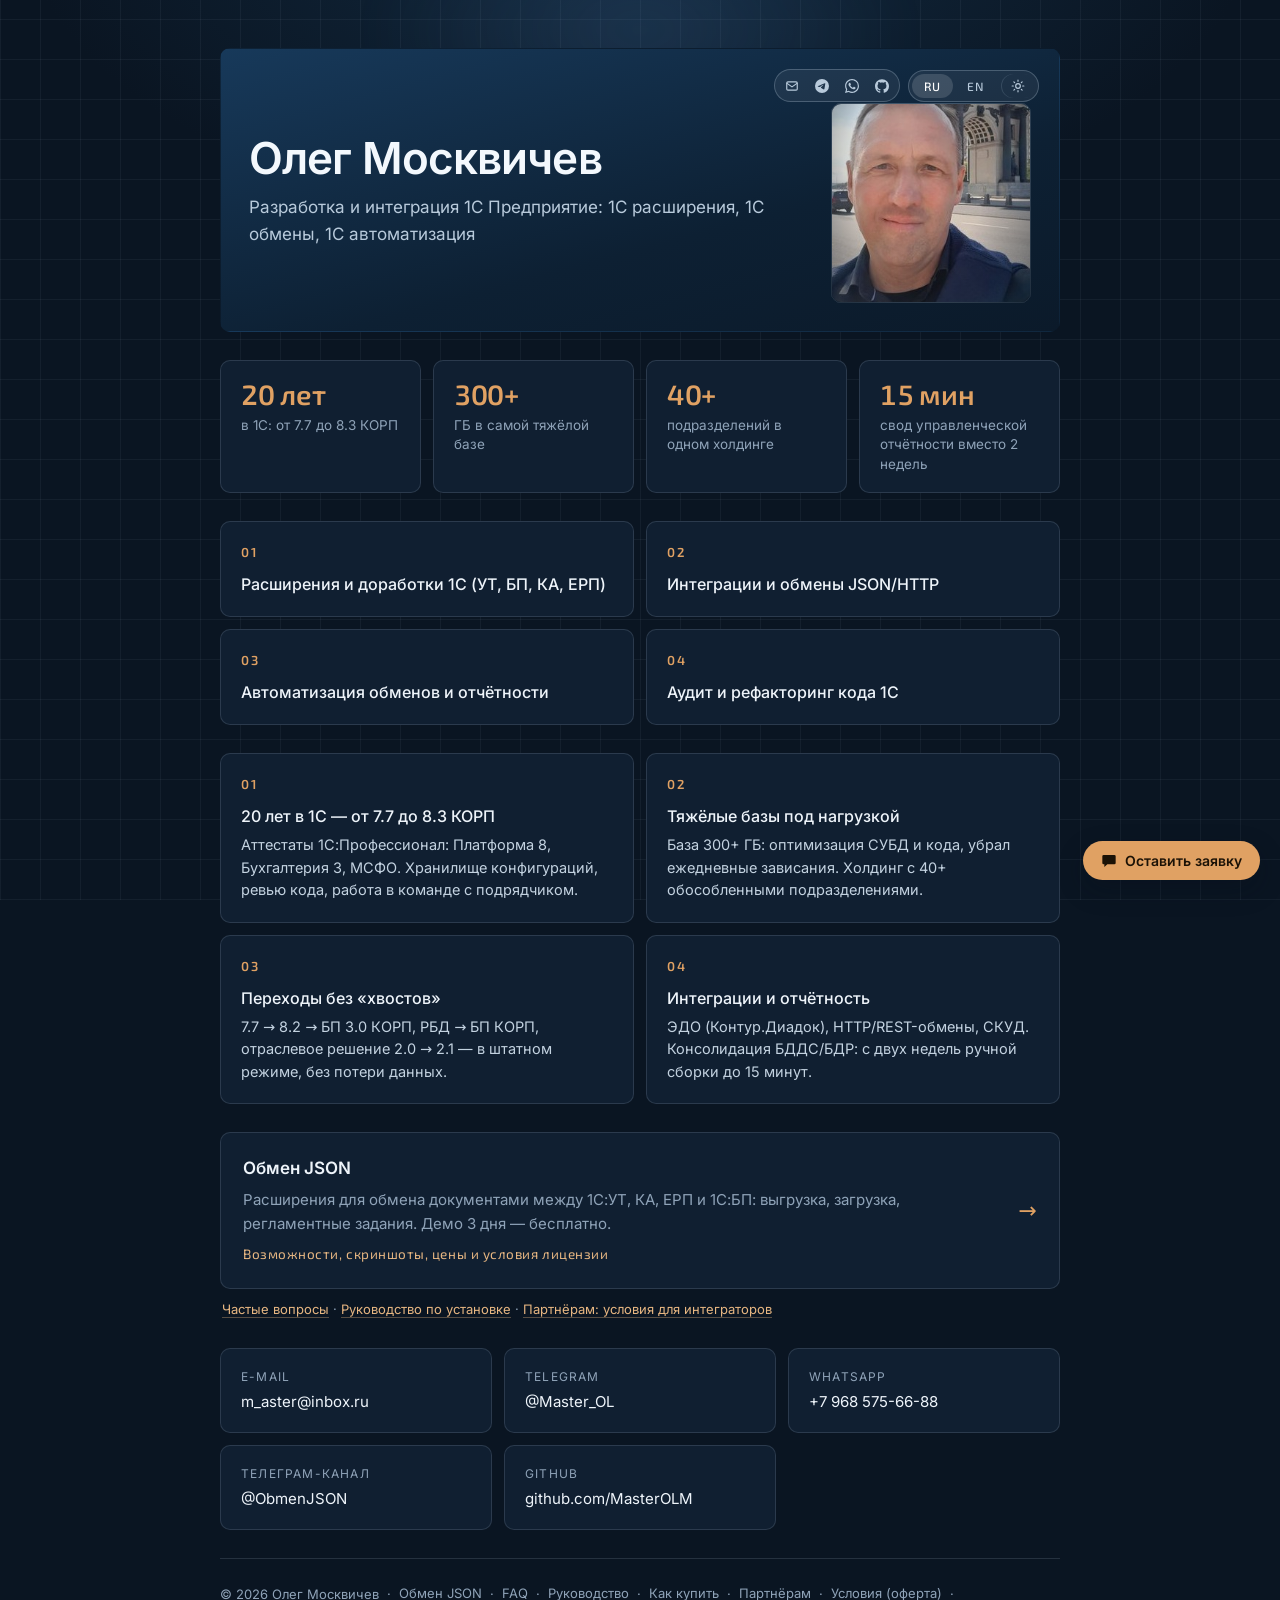
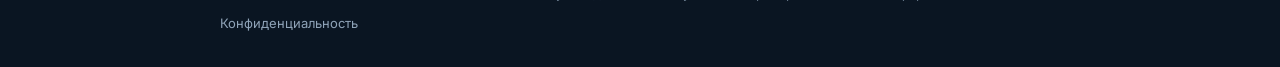
==== index.html @ 53c8cd2b "Оформление: сетка как фон, скрыты подписи блоков, компактнее главная - style.css: сетка 1px (--grid-" ====
<!doctype html>
<html lang="ru" data-title-ru="Олег Москвичев — разработка и интеграция 1С, обмен JSON" data-title-en="Oleg Moskvichev — 1C development &amp; integration, JSON exchange">
<head>
  <meta charset="utf-8">
  <meta name="viewport" content="width=device-width, initial-scale=1">
  <title>Олег Москвичев — разработка и интеграция 1С, обмен JSON</title>
  <meta name="description" content="Разработка и интеграция 1С: расширения и доработки (УТ, БП, КА, ЕРП), обмены JSON/HTTP, сервисы 1С, автоматизация 1С.">
  <meta name="robots" content="index, follow, max-image-preview:large">
  <link rel="canonical" href="https://obmenjson.ru/">
  <meta name="color-scheme" content="dark light">
  <meta name="theme-color" content="#070b0f">
  <script>
    (function () {
      try {
        if (localStorage.getItem('site-theme') === 'light') {
          document.documentElement.setAttribute('data-theme', 'light');
          var meta = document.querySelector('meta[name="theme-color"]');
          if (meta) meta.setAttribute('content', '#f2f5f7');
        }
      } catch (e) { /* приватный режим */ }
    })();
  </script>
  <link rel="icon" href="favicon.svg" type="image/svg+xml">
  <link rel="stylesheet" href="assets/style.css">
  <meta property="og:type" content="website">
  <meta property="og:title" content="Олег Москвичев — разработка и интеграция 1С">
  <meta property="og:description" content="Расширения и доработки 1С (УТ, БП, КА, ЕРП), обмены JSON/HTTP, сервисы 1С, автоматизация 1С.">
  <meta property="og:site_name" content="Обмен JSON">
  <meta property="og:locale" content="ru_RU">
  <meta property="og:url" content="https://obmenjson.ru/">
  <meta property="og:image" content="https://obmenjson.ru/assets/og.png">
  <meta property="og:image:width" content="1200">
  <meta property="og:image:height" content="630">
  <meta name="twitter:card" content="summary_large_image">
  <meta name="twitter:image" content="https://obmenjson.ru/assets/og.png">

  <!-- Верификация в поисковиках: раскомментируйте и вставьте свои коды
       (Яндекс.Вебмастер → Настройки → Проверка прав; Google Search Console → HTML-тег) -->
  <meta name="yandex-verification" content="07e3d0944756f066" />
  <meta name="google-site-verification" content="bRMS2ywhm4UFQCWYrIwmw_Ucnyd5CFYVtO94gJqF_NE" />

  <script type="application/ld+json">
  {
    "@context": "https://schema.org",
    "@graph": [
      {
        "@type": "Person",
        "@id": "https://obmenjson.ru/#person",
        "name": "Олег Москвичев",
        "alternateName": "Oleg Moskvichev",
        "jobTitle": "Разработчик 1С",
        "email": "mailto:m_aster@inbox.ru",
        "telephone": "+7-968-575-66-88",
        "url": "https://obmenjson.ru/",
        "image": "https://obmenjson.ru/assets/og.png",
        "address": {
          "@type": "PostalAddress",
          "addressLocality": "Москва",
          "addressCountry": "RU"
        },
        "sameAs": [
          "https://github.com/MasterOLM",
          "https://t.me/Master_OL"
        ],
        "knowsAbout": [
          "1С Предприятие",
          "Расширения 1С",
          "Интеграция 1С",
          "JSON файл",
          "Сервисы 1С",
          "Автоматизация 1С"
        ]
      },
      {
        "@type": "ProfessionalService",
        "@id": "https://obmenjson.ru/#service",
        "name": "Обмен JSON — разработка и интеграция 1С",
        "url": "https://obmenjson.ru/",
        "image": "https://obmenjson.ru/assets/og.png",
        "description": "Разработка и интеграция 1С: расширения и доработки (УТ, БП, КА, ЕРП), обмены JSON/HTTP, сервисы 1С, автоматизация 1С.",
        "founder": { "@id": "https://obmenjson.ru/#person" },
        "email": "mailto:m_aster@inbox.ru",
        "areaServed": { "@type": "Country", "name": "Россия" },
        "priceRange": "от 7 500 ₽",
        "address": {
          "@type": "PostalAddress",
          "addressLocality": "Москва",
          "addressCountry": "RU"
        }
      },
      {
        "@type": "WebSite",
        "@id": "https://obmenjson.ru/#website",
        "url": "https://obmenjson.ru/",
        "name": "Обмен JSON",
        "inLanguage": "ru-RU",
        "publisher": { "@id": "https://obmenjson.ru/#person" }
      }
    ]
  }
  </script>
</head>
<body>
  <div class="glow" aria-hidden="true"></div>

  <div class="wrap">
    <header class="hero card">
      <div class="hero-controls">
        <div class="contact-icons" aria-label="Контакты / Contacts">
          <a class="icon-btn" href="mailto:m_aster@inbox.ru" aria-label="E-mail" title="E-mail">
            <svg viewBox="0 0 24 24" aria-hidden="true" focusable="false" fill="none" stroke="currentColor" stroke-width="2" stroke-linecap="round" stroke-linejoin="round"><rect x="3" y="5" width="18" height="14" rx="2"/><path d="M3.5 7.5 12 13.5l8.5-6"/></svg>
          </a>
          <a class="icon-btn" href="https://t.me/Master_OL" target="_blank" rel="noopener" aria-label="Telegram" title="Telegram">
            <svg viewBox="0 0 24 24" aria-hidden="true" focusable="false" fill="currentColor"><path d="M11.944 0A12 12 0 0 0 0 12a12 12 0 0 0 12 12 12 12 0 0 0 12-12A12 12 0 0 0 12 0a12 12 0 0 0-.056 0zm4.962 7.224c.1-.002.321.023.465.14a.506.506 0 0 1 .171.325c.016.093.036.306.02.472-.18 1.898-.962 6.502-1.36 8.627-.168.9-.499 1.201-.82 1.23-.696.065-1.225-.46-1.9-.902-1.056-.693-1.653-1.124-2.678-1.8-1.185-.78-.417-1.21.258-1.91.177-.184 3.247-2.977 3.307-3.23.007-.032.014-.15-.056-.212s-.174-.041-.249-.024c-.106.024-1.793 1.14-5.061 3.345-.48.33-.913.49-1.302.48-.428-.008-1.252-.241-1.865-.44-.752-.245-1.349-.374-1.297-.789.027-.216.325-.437.893-.663 3.498-1.524 5.83-2.529 6.998-3.014 3.332-1.386 4.025-1.627 4.476-1.635z"/></svg>
          </a>
          <a class="icon-btn" href="https://wa.me/79685756688" target="_blank" rel="noopener" aria-label="WhatsApp" title="WhatsApp">
            <svg viewBox="0 0 24 24" aria-hidden="true" focusable="false" fill="currentColor"><path d="M17.472 14.382c-.297-.149-1.758-.867-2.03-.967-.273-.099-.471-.148-.67.15-.197.297-.767.966-.94 1.164-.173.199-.347.223-.644.075-.297-.15-1.255-.463-2.39-1.475-.883-.788-1.48-1.761-1.653-2.059-.173-.297-.018-.458.13-.606.134-.133.298-.347.446-.52.149-.174.198-.298.298-.497.099-.198.05-.371-.025-.52-.075-.149-.669-1.612-.916-2.207-.242-.579-.487-.5-.669-.51-.173-.008-.371-.01-.57-.01-.198 0-.52.074-.792.372-.272.297-1.04 1.016-1.04 2.479 0 1.462 1.065 2.875 1.213 3.074.149.198 2.096 3.2 5.077 4.487.709.306 1.262.489 1.694.625.712.227 1.36.195 1.871.118.571-.085 1.758-.719 2.006-1.413.248-.694.248-1.289.173-1.413-.074-.124-.272-.198-.57-.347m-5.421 7.403h-.004a9.87 9.87 0 01-5.031-1.378l-.361-.214-3.741.982.998-3.648-.235-.374a9.86 9.86 0 01-1.51-5.26c.001-5.45 4.436-9.884 9.888-9.884 2.64 0 5.122 1.03 6.988 2.898a9.825 9.825 0 012.893 6.994c-.003 5.45-4.437 9.884-9.885 9.884m8.413-18.297A11.815 11.815 0 0012.05 0C5.495 0 .16 5.335.157 11.892c0 2.096.547 4.142 1.588 5.945L.057 24l6.305-1.654a11.882 11.882 0 005.683 1.448h.005c6.554 0 11.89-5.335 11.893-11.893a11.821 11.821 0 00-3.48-8.413Z"/></svg>
          </a>
          <a class="icon-btn" href="https://github.com/MasterOLM" target="_blank" rel="noopener" aria-label="GitHub" title="GitHub">
            <svg viewBox="0 0 24 24" aria-hidden="true" focusable="false" fill="currentColor"><path d="M12 .297c-6.63 0-12 5.373-12 12 0 5.303 3.438 9.8 8.205 11.385.6.113.82-.258.82-.577 0-.285-.01-1.04-.015-2.04-3.338.724-4.042-1.61-4.042-1.61C4.422 18.07 3.633 17.7 3.633 17.7c-1.087-.744.084-.729.084-.729 1.205.084 1.838 1.236 1.838 1.236 1.07 1.835 2.809 1.305 3.495.998.108-.776.417-1.305.76-1.605-2.665-.3-5.466-1.332-5.466-5.93 0-1.31.465-2.38 1.235-3.22-.135-.303-.54-1.523.105-3.176 0 0 1.005-.322 3.3 1.23.96-.267 1.98-.399 3-.405 1.02.006 2.04.138 3 .405 2.28-1.552 3.285-1.23 3.285-1.23.645 1.653.24 2.873.12 3.176.765.84 1.23 1.91 1.23 3.22 0 4.61-2.805 5.625-5.475 5.92.42.36.81 1.096.81 2.22 0 1.606-.015 2.896-.015 3.286 0 .315.21.69.825.57C20.565 22.092 24 17.592 24 12.297c0-6.627-5.373-12-12-12"/></svg>
          </a>
        </div>
        <div class="lang-switch" role="group" aria-label="Язык и тема / Language and theme">
          <button type="button" data-set-lang="ru" lang="ru">RU</button>
          <button type="button" data-set-lang="en" lang="en">EN</button>
          <button type="button" class="theme-toggle" data-toggle-theme aria-label="Светлая тема"></button>
        </div>
      </div>

      <div class="hero-body">
        <div class="hero-text">
          <h1>
            <span class="i18n-ru">Олег Москвичев</span>
            <span class="i18n-en">Oleg Moskvichev</span>
          </h1>

          <p class="role">
            <span class="i18n-ru">Разработка и интеграция 1С Предприятие: 1С расширения, 1С обмены, 1С автоматизация</span>
            <span class="i18n-en">1C:Enterprise development &amp; integration: 1C extensions, 1C data exchange, 1C automation</span>
          </p>
        </div>

        <figure class="hero-photo">
          <img src="assets/photo/oleg.jpg" alt="Олег Москвичев" width="270" height="270" loading="eager" decoding="async">
        </figure>
      </div>
    </header>

    <main>
      <section aria-label="Опыт в цифрах / Experience in numbers">
        <ul class="stats">
          <li>
            <span class="stat-value"><span class="i18n-ru">20 лет</span><span class="i18n-en">20 years</span></span>
            <span class="stat-label"><span class="i18n-ru">в 1С: от 7.7 до 8.3 КОРП</span><span class="i18n-en">in 1C, from 7.7 to 8.3 CORP</span></span>
          </li>
          <li>
            <span class="stat-value">300+</span>
            <span class="stat-label"><span class="i18n-ru">ГБ в самой тяжёлой базе</span><span class="i18n-en">GB in the heaviest database</span></span>
          </li>
          <li>
            <span class="stat-value">40+</span>
            <span class="stat-label"><span class="i18n-ru">подразделений в одном холдинге</span><span class="i18n-en">divisions in a single holding</span></span>
          </li>
          <li>
            <span class="stat-value"><span class="i18n-ru">15 мин</span><span class="i18n-en">15 min</span></span>
            <span class="stat-label"><span class="i18n-ru">свод управленческой отчётности вместо 2 недель</span><span class="i18n-en">for management reporting instead of two weeks</span></span>
          </li>
        </ul>
      </section>

      <section aria-labelledby="services-title">
        <h2 class="sr-only" id="services-title">
          <span class="i18n-ru">Чем могу помочь</span>
          <span class="i18n-en">What I do</span>
        </h2>

        <ul class="grid">
          <li class="card point">
            <span class="num">01</span>
            <h3>
              <span class="i18n-ru">Расширения и доработки 1С (УТ, БП, КА, ЕРП)</span>
              <span class="i18n-en">1C extensions &amp; customizations (UT, BP, KA, ERP)</span>
            </h3>
          </li>
          <li class="card point">
            <span class="num">02</span>
            <h3>
              <span class="i18n-ru">Интеграции и обмены JSON/HTTP</span>
              <span class="i18n-en">Integrations and JSON/HTTP data exchange</span>
            </h3>
          </li>
          <li class="card point">
            <span class="num">03</span>
            <h3>
              <span class="i18n-ru">Автоматизация обменов и отчётности</span>
              <span class="i18n-en">Exchange and reporting automation</span>
            </h3>
          </li>
          <li class="card point">
            <span class="num">04</span>
            <h3>
              <span class="i18n-ru">Аудит и рефакторинг кода 1С</span>
              <span class="i18n-en">1C code audit and refactoring</span>
            </h3>
          </li>
        </ul>
      </section>

      <section aria-labelledby="experience-title">
        <h2 class="sr-only" id="experience-title">
          <span class="i18n-ru">Опыт</span>
          <span class="i18n-en">Experience</span>
        </h2>

        <ul class="grid">
          <li class="card point">
            <span class="num">01</span>
            <h3>
              <span class="i18n-ru">20 лет в 1С — от 7.7 до 8.3 КОРП</span>
              <span class="i18n-en">20 years in 1C — from 7.7 to 8.3 CORP</span>
            </h3>
            <p>
              <span class="i18n-ru">Аттестаты 1С:Профессионал: Платформа 8, Бухгалтерия 3, МСФО. Хранилище конфигураций, ревью кода, работа в команде с подрядчиком.</span>
              <span class="i18n-en">1C:Professional certificates: Platform 8, Accounting 3, IFRS. Configuration repositories, code reviews, teamwork with contractors.</span>
            </p>
          </li>
          <li class="card point">
            <span class="num">02</span>
            <h3>
              <span class="i18n-ru">Тяжёлые базы под нагрузкой</span>
              <span class="i18n-en">Heavy databases under load</span>
            </h3>
            <p>
              <span class="i18n-ru">База 300+ ГБ: оптимизация СУБД и кода, убрал ежедневные зависания. Холдинг с 40+ обособленными подразделениями.</span>
              <span class="i18n-en">A 300+ GB database: SQL and code optimisation, daily freezes eliminated. Holding with 40+ separate divisions.</span>
            </p>
          </li>
          <li class="card point">
            <span class="num">03</span>
            <h3>
              <span class="i18n-ru">Переходы без «хвостов»</span>
              <span class="i18n-en">Migrations without leftovers</span>
            </h3>
            <p>
              <span class="i18n-ru">7.7 → 8.2 → БП 3.0 КОРП, РБД → БП КОРП, отраслевое решение 2.0 → 2.1 — в штатном режиме, без потери данных.</span>
              <span class="i18n-en">7.7 → 8.2 → BP 3.0 CORP, RDB → BP CORP, industry solution 2.0 → 2.1 — standard mode, no data loss.</span>
            </p>
          </li>
          <li class="card point">
            <span class="num">04</span>
            <h3>
              <span class="i18n-ru">Интеграции и отчётность</span>
              <span class="i18n-en">Integrations and reporting</span>
            </h3>
            <p>
              <span class="i18n-ru">ЭДО (Контур.Диадок), HTTP/REST-обмены, СКУД. Консолидация БДДС/БДР: с двух недель ручной сборки до 15 минут.</span>
              <span class="i18n-en">EDI (Kontur.Diadok), HTTP/REST data exchange, access control. Cash-flow consolidation: from two weeks of manual work to 15 minutes.</span>
            </p>
          </li>
        </ul>
      </section>

      <section aria-labelledby="product-title">
        <h2 class="sr-only" id="product-title">
          <span class="i18n-ru">Продукт</span>
          <span class="i18n-en">Product</span>
        </h2>

        <a class="card product" href="product.html">
          <div>
            <h3>
              <span class="i18n-ru">Обмен JSON</span>
              <span class="i18n-en">JSON Exchange</span>
            </h3>
            <p>
              <span class="i18n-ru">Расширения для обмена документами между 1С:УТ, КА, ЕРП и 1С:БП: выгрузка, загрузка, регламентные задания. Демо 3 дня — бесплатно.</span>
              <span class="i18n-en">Extensions that exchange documents between 1C:UT, KA, ERP and 1C:BP: export, import, scheduled jobs. Free 3-day demo.</span>
            </p>
            <p class="more">
              <span class="i18n-ru">Возможности, скриншоты, цены и условия лицензии</span>
              <span class="i18n-en">Features, screenshots, pricing and license terms</span>
            </p>
          </div>
          <span class="arrow" aria-hidden="true">→</span>
        </a>

        <p class="note">
          <a href="faq.html"><span class="i18n-ru">Частые вопросы</span><span class="i18n-en">FAQ</span></a>
          <span aria-hidden="true"> · </span>
          <a href="install.html"><span class="i18n-ru">Руководство по установке</span><span class="i18n-en">Installation guide</span></a>
          <span aria-hidden="true"> · </span>
          <a href="partner.html"><span class="i18n-ru">Партнёрам: условия для интеграторов</span><span class="i18n-en">Partners: terms for integrators</span></a>
        </p>
      </section>

      <section aria-labelledby="contacts-title">
        <h2 class="sr-only" id="contacts-title">
          <span class="i18n-ru">Контакты</span>
          <span class="i18n-en">Contacts</span>
        </h2>

        <ul class="contacts">
          <li>
            <a class="card contact" href="mailto:m_aster@inbox.ru">
              <span class="label">E-mail</span>
              <span class="value">m_aster@inbox.ru</span>
            </a>
          </li>
          <li>
            <a class="card contact" href="https://t.me/Master_OL" target="_blank" rel="noopener">
              <span class="label">Telegram</span>
              <span class="value">@Master_OL</span>
            </a>
          </li>
          <li>
            <a class="card contact" href="https://wa.me/79685756688" target="_blank" rel="noopener">
              <span class="label">WhatsApp</span>
              <span class="value">+7 968 575-66-88</span>
            </a>
          </li>
          <li>
            <a class="card contact" href="https://t.me/obmenjson" target="_blank" rel="noopener">
              <span class="label"><span class="i18n-ru">Телеграм-канал</span><span class="i18n-en">Telegram channel</span></span>
              <span class="value">@ObmenJSON</span>
            </a>
          </li>
          <li>
            <a class="card contact" href="https://github.com/MasterOLM" target="_blank" rel="noopener">
              <span class="label">GitHub</span>
              <span class="value">github.com/MasterOLM</span>
            </a>
          </li>
        </ul>
      </section>
    </main>

        <footer>
      <span>© <span id="year">2026</span>
        <span class="i18n-ru">Олег Москвичев</span>
        <span class="i18n-en">Oleg Moskvichev</span>
      </span>
      <span class="dot" aria-hidden="true">·</span>
      <a class="foot-link" href="product.html"><span class="i18n-ru">Обмен JSON</span><span class="i18n-en">JSON Exchange</span></a>
      <span class="dot" aria-hidden="true">·</span>
      <a class="foot-link" href="faq.html"><span class="i18n-ru">FAQ</span><span class="i18n-en">FAQ</span></a>
      <span class="dot" aria-hidden="true">·</span>
      <a class="foot-link" href="install.html"><span class="i18n-ru">Руководство</span><span class="i18n-en">Install guide</span></a>
      <span class="dot" aria-hidden="true">·</span>
      <a class="foot-link" href="purchase.html"><span class="i18n-ru">Как купить</span><span class="i18n-en">How to buy</span></a>
      <span class="dot" aria-hidden="true">·</span>
      <a class="foot-link" href="partner.html"><span class="i18n-ru">Партнёрам</span><span class="i18n-en">Partners</span></a>
      <span class="dot" aria-hidden="true">·</span>
      <a class="foot-link" href="terms.html"><span class="i18n-ru">Условия (оферта)</span><span class="i18n-en">Terms</span></a>
      <span class="dot" aria-hidden="true">·</span>
      <a class="foot-link" href="privacy.html"><span class="i18n-ru">Конфиденциальность</span><span class="i18n-en">Privacy</span></a>
    </footer>
  </div>

  <script src="assets/main.js" defer></script>
  <script src="assets/analytics.js" defer></script>
</body>
</html>
---- assets/style.css ----
@font-face {
  font-family: "Inter";
  font-style: normal;
  font-weight: 400 600;
  font-display: swap;
  src: url("fonts/inter-cyrillic.woff2") format("woff2");
  unicode-range: U+0301, U+0400-045F, U+0490-0491, U+04B0-04B1, U+2116;
}

@font-face {
  font-family: "Inter";
  font-style: normal;
  font-weight: 400 600;
  font-display: swap;
  src: url("fonts/inter-latin.woff2") format("woff2");
  unicode-range: U+0000-00FF, U+0131, U+0152-0153, U+02BB-02BC, U+02C6, U+02DA, U+02DC, U+0304, U+0308, U+0329, U+2000-206F, U+20AC, U+2122, U+2191, U+2193, U+2212, U+2215, U+FEFF, U+FFFD;
}

@font-face {
  font-family: "Exo 2";
  font-style: normal;
  font-weight: 400 600;
  font-display: swap;
  src: url("fonts/exo2-cyrillic.woff2") format("woff2");
  unicode-range: U+0301, U+0400-045F, U+0490-0491, U+04B0-04B1, U+2116;
}

@font-face {
  font-family: "Exo 2";
  font-style: normal;
  font-weight: 400 600;
  font-display: swap;
  src: url("fonts/exo2-latin.woff2") format("woff2");
  unicode-range: U+0000-00FF, U+0131, U+0152-0153, U+02BB-02BC, U+02C6, U+02DA, U+02DC, U+0304, U+0308, U+0329, U+2000-206F, U+20AC, U+2122, U+2191, U+2193, U+2212, U+2215, U+FEFF, U+FFFD;
}

:root {
  color-scheme: dark;
  --bg: #0a1522;
  --bg-soft: #0f1e2e;
  --bg-glow: #122a40;
  --card: #101f31;
  --card-hover: #16283d;
  --line: rgba(196, 214, 235, 0.15);
  --line-strong: rgba(196, 214, 235, 0.32);
  --surface-tint: rgba(196, 214, 235, 0.04);
  --surface-tint-strong: rgba(196, 214, 235, 0.07);
  --control-bg: rgba(196, 214, 235, 0.05);
  --seg-bg: rgba(8, 18, 30, 0.6);
  --text: #eef4fa;
  --text-soft: #c3d2e0;
  --heading-soft: #dfeaf5;
  --muted: #8fa3b8;
  --accent: #e0a163;
  --accent-hover: #f0b87e;
  --accent-soft: rgba(224, 161, 99, 0.13);
  --accent-soft-strong: rgba(224, 161, 99, 0.2);
  --accent-tint: rgba(224, 161, 99, 0.08);
  --accent-line: rgba(224, 161, 99, 0.38);
  --accent-line-strong: rgba(224, 161, 99, 0.58);
  --accent-on-soft: #f2cf9f;
  --accent-on-soft-strong: #f7ddb8;
  --on-accent: #1b1206;
  --link: #e8b782;
  --link-line: rgba(232, 183, 130, 0.35);
  --link-line-hover: rgba(232, 183, 130, 0.8);
  --glow: rgba(90, 140, 200, 0.16);
  --selection: rgba(224, 161, 99, 0.3);
  --screenshot-bg: #0f1e2e;
  --code-bg: rgba(196, 214, 235, 0.1);
  --warn: #ffd27a;
  --warn-line: rgba(255, 210, 122, 0.6);
  --warn-bg: rgba(255, 210, 122, 0.1);
  --cta-grad: linear-gradient(180deg, rgba(224, 161, 99, 0.1), rgba(224, 161, 99, 0.02));
  --best-grad: linear-gradient(180deg, rgba(224, 161, 99, 0.14), rgba(224, 161, 99, 0.03));
  --green: #6fcf97;
  --grid-line: rgba(196, 214, 235, 0.055);
  --backdrop: rgba(6, 12, 20, 0.94);
  --hero-bg: linear-gradient(165deg, #17395a 0%, #0d2033 62%, #0b1a2a 100%);
  --hero-line: rgba(214, 231, 247, 0.24);
  --hero-text: #f3f8fd;
  --hero-muted: #b8cadb;
  --hero-accent: #d79a5b;
  --hero-accent-hover: #e8ad6d;
  --hero-on-accent: #1b1206;
  --display: "Exo 2", "Segoe UI", system-ui, sans-serif;
  --body: "Inter", "Segoe UI", system-ui, -apple-system, "Helvetica Neue", Arial, sans-serif;
  --theme-icon: url("data:image/svg+xml,%3Csvg xmlns='http://www.w3.org/2000/svg' viewBox='0 0 24 24' fill='none' stroke='%23000' stroke-width='2' stroke-linecap='round'%3E%3Ccircle cx='12' cy='12' r='4'/%3E%3Cpath d='M12 2v2M12 20v2M2 12h2M20 12h2M4.9 4.9l1.4 1.4M17.7 17.7l1.4 1.4M4.9 19.1l1.4-1.4M17.7 6.3l1.4-1.4'/%3E%3C/svg%3E");
  --radius: 10px;
  --max: 880px;
}

/* Светлая тема: значения подставляются атрибутом data-theme на <html> */
html[data-theme="light"] {
  color-scheme: light;
  --bg: #f4f5f7;
  --bg-soft: #ffffff;
  --bg-glow: #e8edf3;
  --card: #ffffff;
  --card-hover: #f4f6f9;
  --line: rgba(18, 30, 44, 0.12);
  --line-strong: rgba(18, 30, 44, 0.3);
  --surface-tint: rgba(18, 30, 44, 0.03);
  --surface-tint-strong: rgba(18, 30, 44, 0.06);
  --control-bg: rgba(18, 30, 44, 0.04);
  --seg-bg: rgba(18, 30, 44, 0.05);
  --text: #121c29;
  --text-soft: #3c4b5d;
  --heading-soft: #16243a;
  --muted: #5e6f84;
  --accent: #a8632c;
  --accent-hover: #8c4f20;
  --accent-soft: rgba(168, 99, 44, 0.1);
  --accent-soft-strong: rgba(168, 99, 44, 0.16);
  --accent-tint: rgba(168, 99, 44, 0.07);
  --accent-line: rgba(168, 99, 44, 0.32);
  --accent-line-strong: rgba(168, 99, 44, 0.5);
  --accent-on-soft: #8c4f20;
  --accent-on-soft-strong: #744015;
  --on-accent: #ffffff;
  --link: #8c4f20;
  --link-line: rgba(140, 79, 32, 0.3);
  --link-line-hover: rgba(140, 79, 32, 0.7);
  --glow: rgba(23, 57, 90, 0.1);
  --selection: rgba(168, 99, 44, 0.18);
  --screenshot-bg: #eef1f5;
  --code-bg: rgba(18, 30, 44, 0.06);
  --warn: #8a5a00;
  --warn-line: rgba(160, 105, 0, 0.5);
  --warn-bg: rgba(255, 210, 122, 0.28);
  --green: #2e7d53;
  --grid-line: rgba(18, 30, 44, 0.07);
  --backdrop: rgba(238, 241, 245, 0.96);
  --cta-grad: linear-gradient(180deg, rgba(168, 99, 44, 0.08), rgba(168, 99, 44, 0.02));
  --best-grad: linear-gradient(180deg, rgba(168, 99, 44, 0.12), rgba(168, 99, 44, 0.02));
  --theme-icon: url("data:image/svg+xml,%3Csvg xmlns='http://www.w3.org/2000/svg' viewBox='0 0 24 24'%3E%3Cpath d='M20.5 14.6A8.6 8.6 0 1 1 9.4 3.5a7 7 0 0 0 11.1 11.1z' fill='%23000'/%3E%3C/svg%3E");
}

* { box-sizing: border-box; }

html { -webkit-text-size-adjust: 100%; }

body {
  margin: 0;
  min-height: 100vh;
  background-color: var(--bg);
  background-image:
    repeating-linear-gradient(0deg, var(--grid-line) 0 1px, transparent 1px 40px),
    repeating-linear-gradient(90deg, var(--grid-line) 0 1px, transparent 1px 40px),
    radial-gradient(1000px 520px at 50% -10%, var(--bg-glow) 0%, transparent 62%);
  background-repeat: repeat, repeat, no-repeat;
  background-attachment: fixed;
  color: var(--text);
  font: 16px/1.6 var(--body);
  -webkit-font-smoothing: antialiased;
}

@media (max-width: 640px) {
  body {
    background-image:
      repeating-linear-gradient(0deg, var(--grid-line) 0 1px, transparent 1px 32px),
      repeating-linear-gradient(90deg, var(--grid-line) 0 1px, transparent 1px 32px),
      radial-gradient(700px 420px at 50% -6%, var(--bg-glow) 0%, transparent 62%);
  }
}

body.lightbox-open { overflow: hidden; }

.glow {
  position: fixed;
  inset: -20% 20% auto 20%;
  height: 420px;
  background: radial-gradient(closest-side, var(--glow), transparent 70%);
  filter: blur(20px);
  pointer-events: none;
  z-index: 0;
}

.wrap {
  position: relative;
  z-index: 1;
  max-width: var(--max);
  margin: 0 auto;
  padding: 48px 20px 32px;
}

.card {
  background: var(--card);
  border: 1px solid var(--line);
  border-radius: var(--radius);
}

.hero {
  position: relative;
  padding: 28px;
  margin-bottom: 28px;
}

/* Обложка визитки и 404: navy-градиент в обеих темах, как в референсе */
.hero:not(.page) {
  background: var(--hero-bg);
  border-color: transparent;
  color: var(--hero-text);
}

.hero:not(.page) .eyebrow,
.hero:not(.page) .role,
.hero:not(.page) .lead,
.hero:not(.page) .hint,
.hero:not(.page) .meta { color: var(--hero-muted); }

.hero:not(.page) .badge {
  border-color: rgba(215, 154, 91, 0.45);
  background: rgba(215, 154, 91, 0.14);
  color: #f2d4ac;
}

.hero:not(.page) .btn {
  border-color: var(--hero-line);
  background: rgba(255, 255, 255, 0.04);
  color: var(--hero-text);
}

.hero:not(.page) .btn:hover {
  background: rgba(255, 255, 255, 0.1);
  border-color: var(--hero-line);
  color: var(--hero-text);
}

.hero:not(.page) .btn-primary {
  border-color: transparent;
  background: var(--hero-accent);
  color: var(--hero-on-accent);
}

.hero:not(.page) .btn-primary:hover {
  background: var(--hero-accent-hover);
  border-color: transparent;
  color: var(--hero-on-accent);
}

.hero:not(.page) .lang-switch {
  border-color: var(--hero-line);
  background: rgba(255, 255, 255, 0.06);
}

.hero:not(.page) .lang-switch button { color: var(--hero-muted); }

.hero:not(.page) .lang-switch button:hover { color: var(--hero-text); }

.hero:not(.page) .lang-switch button[aria-pressed="true"] {
  background: rgba(255, 255, 255, 0.14);
  color: #ffffff;
}

.eyebrow {
  margin: 0 0 10px;
  font-family: var(--display);
  font-size: 12.5px;
  font-weight: 500;
  letter-spacing: 0.16em;
  text-transform: uppercase;
  color: var(--muted);
}

h1 {
  margin: 0 0 12px;
  font-family: var(--body);
  font-weight: 600;
  font-size: clamp(30px, 5.4vw, 44px);
  line-height: 1.1;
  letter-spacing: -0.02em;
}

.role {
  margin: 0 0 24px;
  max-width: 58ch;
  color: var(--text-soft);
  font-size: 17px;
}

.actions {
  display: flex;
  flex-wrap: wrap;
  gap: 12px;
}

.hero .actions {
  gap: 10px;
}

.hero .actions .btn {
  padding: 9px 16px;
  font-size: 13.5px;
  letter-spacing: 0.01em;
}

.btn {
  display: inline-flex;
  align-items: center;
  gap: 8px;
  padding: 11px 18px;
  border-radius: 8px;
  border: 1px solid var(--line-strong);
  background: var(--control-bg);
  color: var(--text);
  font-family: var(--body);
  font-size: 14px;
  font-weight: 500;
  letter-spacing: 0.01em;
  text-decoration: none;
  transition: background 0.18s ease, border-color 0.18s ease, color 0.18s ease;
}

.btn:hover { background: var(--card-hover); border-color: var(--accent-line); color: var(--accent-on-soft); }

.btn-primary {
  background: var(--accent);
  border-color: transparent;
  color: var(--on-accent);
}

.btn-primary:hover { background: var(--accent-hover); border-color: transparent; color: var(--on-accent); }

.lang-switch {
  position: absolute;
  top: 20px;
  right: 20px;
  display: inline-flex;
  padding: 3px;
  gap: 2px;
  border: 1px solid var(--line);
  border-radius: 999px;
  background: var(--seg-bg);
}

.lang-switch button {
  padding: 5px 12px;
  border: 0;
  border-radius: 999px;
  background: transparent;
  color: var(--muted);
  font-family: var(--display);
  font-size: 12px;
  font-weight: 500;
  letter-spacing: 0.08em;
  cursor: pointer;
  transition: background 0.18s ease, color 0.18s ease;
}

.lang-switch button:hover { color: var(--text); }

.lang-switch button[aria-pressed="true"] {
  background: var(--accent-soft);
  color: var(--accent-on-soft);
}

/* Переключатель темы — третий сегмент в группе языков */
.lang-switch button[data-toggle-theme] {
  margin-left: 2px;
  padding: 5px 10px;
  box-shadow: inset 1px 0 0 var(--line);
}

.lang-switch button[data-toggle-theme]::before {
  content: "";
  display: block;
  width: 14px;
  height: 14px;
  background: currentColor;
  -webkit-mask: var(--theme-icon) center / contain no-repeat;
  mask: var(--theme-icon) center / contain no-repeat;
}

/* Лайтбокс для скриншотов: ссылки в .gallery открываются оверлеем */
.lightbox {
  position: fixed;
  inset: 0;
  z-index: 100;
  display: flex;
  align-items: center;
  justify-content: center;
  padding: 24px;
  background: var(--backdrop);
}

.lightbox[hidden] { display: none; }

.lightbox-figure {
  display: flex;
  flex-direction: column;
  align-items: center;
  gap: 12px;
  margin: 0;
  max-width: 100%;
}

.lightbox-img {
  display: block;
  max-width: 100%;
  max-height: calc(100vh - 132px);
  object-fit: contain;
  border: 1px solid var(--line-strong);
  border-radius: 2px;
  background: var(--screenshot-bg);
}

.lightbox-caption {
  max-width: 78ch;
  color: var(--text-soft);
  font-size: 13px;
  line-height: 1.5;
  text-align: center;
}

.lightbox-close {
  position: absolute;
  top: 18px;
  right: 18px;
  width: 36px;
  height: 36px;
  padding: 0;
  border: 1px solid var(--line-strong);
  border-radius: 2px;
  background: var(--card);
  color: var(--text);
  cursor: pointer;
  transition: color 0.18s ease, border-color 0.18s ease;
}

.lightbox-close::before,
.lightbox-close::after {
  content: "";
  position: absolute;
  top: 50%;
  left: 50%;
  width: 14px;
  height: 1px;
  background: currentColor;
}

.lightbox-close::before { transform: translate(-50%, -50%) rotate(45deg); }
.lightbox-close::after { transform: translate(-50%, -50%) rotate(-45deg); }

.lightbox-close:hover { color: var(--accent); border-color: var(--accent-line); }

.gallery a { cursor: zoom-in; }

.hero-body {
  display: grid;
  gap: 24px;
  align-items: center;
  padding-top: 18px;
}

.hero-photo { margin: 0 auto; position: relative; width: 180px; }

.hero-photo::after {
  content: "";
  position: absolute;
  inset: 0;
  border-radius: var(--radius);
  background: radial-gradient(ellipse at 50% 32%, transparent 42%, rgba(9, 22, 36, 0.55) 100%);
  pointer-events: none;
}

.hero-photo img {
  display: block;
  width: 100%;
  height: auto;
  max-width: 180px;
  margin: 0 auto;
  aspect-ratio: 1 / 1;
  object-fit: cover;
  object-position: 50% 30%;
  border: 1px solid var(--hero-line);
  border-radius: var(--radius);
}

@media (min-width: 760px) {
  .hero-body { grid-template-columns: minmax(0, 1fr) 200px; gap: 32px; padding-top: 26px; }
  .hero-photo { width: 100%; }
  .hero-photo img { max-width: none; }
}

.stats {
  list-style: none;
  margin: 0 0 28px;
  padding: 0;
  display: grid;
  gap: 12px;
  grid-template-columns: repeat(auto-fit, minmax(190px, 1fr));
}

.stats li {
  padding: 18px 20px;
  border: 1px solid var(--line);
  border-radius: var(--radius);
  background: var(--card);
}

.stat-value {
  display: block;
  color: var(--accent);
  font-family: var(--display);
  font-size: 28px;
  font-weight: 600;
  line-height: 1.1;
  letter-spacing: -0.01em;
  font-variant-numeric: tabular-nums;
}

.stat-label {
  display: block;
  margin-top: 6px;
  color: var(--muted);
  font-size: 13.5px;
  line-height: 1.45;
}

.point p {
  margin: 6px 0 0;
  color: var(--text-soft);
  font-size: 14.5px;
  line-height: 1.55;
}

/* Правый верхний блок визитки: языки, тема и контакты значками */
.hero-controls {
  position: absolute;
  top: 20px;
  right: 20px;
  display: flex;
  flex-wrap: wrap;
  align-items: center;
  justify-content: flex-end;
  gap: 8px;
}

.hero-controls .lang-switch { position: static; }

.contact-icons {
  display: inline-flex;
  align-items: center;
  gap: 2px;
  padding: 3px;
  border: 1px solid var(--hero-line);
  border-radius: 999px;
  background: rgba(255, 255, 255, 0.06);
}

.icon-btn {
  display: inline-flex;
  align-items: center;
  justify-content: center;
  width: 28px;
  height: 25px;
  border-radius: 999px;
  color: var(--hero-muted);
  transition: color 0.18s ease, background 0.18s ease;
}

.icon-btn svg { display: block; width: 14px; height: 14px; }

.icon-btn:hover,
.icon-btn:focus-visible {
  color: var(--hero-text);
  background: rgba(255, 255, 255, 0.14);
}

/* Те же значки, но на фоне страницы (верхняя панель внутренних страниц) */
.topbar .contact-icons {
  border-color: var(--line);
  background: var(--control-bg);
}

.topbar .icon-btn { color: var(--muted); }

.topbar .icon-btn:hover,
.topbar .icon-btn:focus-visible {
  color: var(--text);
  background: var(--surface-tint-strong);
}

/* Плавающая кнопка заявки и модальное окно с формой */
.feedback-btn {
  position: fixed;
  right: 20px;
  bottom: 20px;
  z-index: 90;
  display: inline-flex;
  align-items: center;
  gap: 8px;
  padding: 11px 18px;
  border: 0;
  border-radius: 999px;
  background: var(--accent);
  color: var(--on-accent);
  font-family: var(--body);
  font-size: 14px;
  font-weight: 600;
  cursor: pointer;
  box-shadow: 0 10px 26px rgba(6, 14, 24, 0.28);
  transition: background 0.18s ease;
}

.feedback-btn:hover { background: var(--accent-hover); }

.feedback-btn svg { display: block; width: 16px; height: 16px; fill: currentColor; }

.feedback {
  position: fixed;
  inset: 0;
  z-index: 110;
  display: flex;
  align-items: center;
  justify-content: center;
  padding: 20px;
  background: var(--backdrop);
}

.feedback[hidden] { display: none; }

.feedback-panel {
  position: relative;
  display: flex;
  flex-direction: column;
  gap: 10px;
  width: min(560px, 100%);
  max-height: min(92vh, 900px);
  padding: 22px;
  overflow-y: auto;
  border: 1px solid var(--line-strong);
  border-radius: var(--radius);
  background: var(--card);
}

.feedback-title {
  display: block;
  margin: 0;
  font-family: var(--body);
  font-size: 20px;
  font-weight: 600;
  letter-spacing: -0.01em;
  text-transform: none;
  color: var(--text);
}

.feedback-title::before { content: none; }

.feedback-hint { margin: 0; color: var(--muted); font-size: 13.5px; }

.feedback-tabs {
  display: inline-flex;
  align-self: flex-start;
  gap: 4px;
  padding: 3px;
  border: 1px solid var(--line);
  border-radius: 999px;
  background: var(--seg-bg);
}

.feedback-tab {
  padding: 7px 14px;
  border: 0;
  border-radius: 999px;
  background: transparent;
  color: var(--muted);
  font-family: var(--body);
  font-size: 13px;
  font-weight: 500;
  cursor: pointer;
  transition: background 0.15s ease, color 0.15s ease;
}

.feedback-tab:hover { color: var(--text); }

.feedback-tab.is-active { background: var(--accent-soft-strong); color: var(--accent-on-soft); }

.feedback-pane { display: flex; flex-direction: column; gap: 8px; }

.feedback-pane[hidden] { display: none; }

.feedback-frame {
  border: 1px solid var(--line);
  border-radius: 8px;
  overflow: hidden;
  background: #fff;
}

.feedback-frame iframe { display: block; width: 100%; height: 490px; border: 0; }

.feedback-form {
  display: flex;
  flex-direction: column;
  gap: 12px;
  margin: 4px 0 0;
}

.field { display: flex; flex-direction: column; gap: 6px; }

.field-label { color: var(--muted); font-size: 13px; }

.field-req { color: var(--accent); }

.field input,
.field textarea {
  width: 100%;
  padding: 10px 12px;
  border: 1px solid var(--line-strong);
  border-radius: 8px;
  background: var(--bg-soft);
  color: var(--text);
  font-family: var(--body);
  font-size: 14.5px;
  line-height: 1.45;
  transition: border-color 0.15s ease, box-shadow 0.15s ease;
}

.field textarea { min-height: 96px; resize: vertical; }

.field input:focus,
.field textarea:focus {
  outline: none;
  border-color: var(--accent);
  box-shadow: 0 0 0 3px var(--accent-line);
}

.field input.is-invalid,
.field textarea.is-invalid,
.consent input.is-invalid { border-color: var(--warn); box-shadow: 0 0 0 3px var(--warn-line); }

.consent {
  display: flex;
  align-items: flex-start;
  gap: 9px;
  color: var(--muted);
  font-size: 13px;
  line-height: 1.45;
  cursor: pointer;
}

.consent input {
  flex: 0 0 auto;
  width: 16px;
  height: 16px;
  margin: 2px 0 0;
  accent-color: var(--accent);
  cursor: pointer;
}

.consent a { color: var(--link); }

.feedback-status { margin: 0; font-size: 13px; color: var(--muted); }

.feedback-status:empty { display: none; }

.feedback-status.is-error { color: var(--warn); }

.feedback-actions { display: flex; flex-wrap: wrap; gap: 8px; }

.feedback-actions .btn { padding: 10px 16px; font-size: 13.5px; }

.feedback-fallback { margin: 2px 0 0; color: var(--muted); font-size: 13px; }

.feedback-fallback a { color: var(--link); }

.feedback-close {
  position: absolute;
  top: 12px;
  right: 12px;
  width: 32px;
  height: 32px;
  padding: 0;
  border: 1px solid var(--line-strong);
  border-radius: 2px;
  background: var(--card);
  color: var(--text);
  cursor: pointer;
  transition: color 0.18s ease, border-color 0.18s ease;
}

.feedback-close::before,
.feedback-close::after {
  content: "";
  position: absolute;
  top: 50%;
  left: 50%;
  width: 13px;
  height: 1px;
  background: currentColor;
}

.feedback-close::before { transform: translate(-50%, -50%) rotate(45deg); }
.feedback-close::after { transform: translate(-50%, -50%) rotate(-45deg); }

.feedback-close:hover { color: var(--accent); border-color: var(--accent-line); }

body.feedback-open { overflow: hidden; }

@media (max-width: 640px) {
  .feedback-btn { right: 14px; bottom: 14px; padding: 10px 15px; font-size: 13px; }
  .feedback { padding: 12px; }
  .feedback-panel { padding: 18px; max-height: calc(100vh - 24px); }
  .feedback-frame iframe { height: 520px; }
}

/* Высота встроенной формы Яндекс Форм подобрана по её фактической вёрстке:
   516px → 484, 420–500px → 522–540, ≤360px → 558. Иначе остаётся пустое поле. */
@media (max-width: 480px) {
  .feedback-frame iframe { height: 560px; }
}

section { margin-bottom: 28px; }

/* Скрытые заголовки секций: структура для поиска и скринридеров, без визуального шума */
.sr-only {
  position: absolute;
  width: 1px;
  height: 1px;
  margin: -1px;
  padding: 0;
  overflow: hidden;
  clip: rect(0 0 0 0);
  white-space: nowrap;
  border: 0;
}

h2 {
  display: flex;
  align-items: center;
  gap: 10px;
  margin: 0 0 16px;
  font-family: var(--body);
  font-size: 12.5px;
  font-weight: 600;
  letter-spacing: 0.12em;
  text-transform: uppercase;
  color: var(--accent);
}

h2::before {
  content: "";
  flex: 0 0 auto;
  width: 28px;
  height: 1px;
  background: currentColor;
  box-shadow: 0 0 6px currentColor;
}

h3 { font-family: var(--body); font-weight: 600; }

.grid {
  list-style: none;
  margin: 0;
  padding: 0;
  display: grid;
  gap: 12px;
  grid-template-columns: repeat(auto-fit, minmax(320px, 1fr));
}

.point {
  padding: 20px;
  transition: background 0.18s ease, border-color 0.18s ease, transform 0.18s ease;
}

.point:hover { background: var(--card-hover); border-color: var(--accent-line); transform: translateY(-1px); }

.point .num {
  display: block;
  margin-bottom: 10px;
  color: var(--accent);
  font-family: var(--display);
  font-size: 13px;
  font-weight: 600;
  letter-spacing: 0.14em;
}

.point h3 {
  margin: 0;
  font-size: 16px;
  font-weight: 500;
  line-height: 1.45;
}

.product {
  display: flex;
  align-items: center;
  gap: 16px;
  padding: 22px;
  text-decoration: none;
  color: inherit;
  transition: background 0.18s ease, border-color 0.18s ease, transform 0.18s ease;
}

.product:hover { background: var(--card-hover); border-color: var(--accent-line); }

.product h3 { margin: 0 0 6px; font-size: 17px; }

.product p { margin: 0; color: var(--muted); font-size: 15px; }

.product .more { margin: 8px 0 0; color: var(--link); font-size: 13.5px; font-family: var(--display); letter-spacing: 0.04em; }

.product .arrow {
  margin-left: auto;
  color: var(--accent);
  font-size: 22px;
  transition: transform 0.18s ease;
}

.product:hover .arrow { transform: translateX(4px); }

.note {
  margin: 10px 2px 0;
  color: var(--muted);
  font-size: 13px;
}

.note a {
  color: var(--link);
  text-decoration: none;
  border-bottom: 1px solid var(--link-line);
}

.note a:hover { border-bottom-color: var(--link-line-hover); }

.spec ul a {
  color: var(--link);
  text-decoration: none;
  border-bottom: 1px solid var(--link-line);
}

.spec ul a:hover { border-bottom-color: var(--link-line-hover); }

.contacts {
  list-style: none;
  margin: 0;
  padding: 0;
  display: grid;
  gap: 12px;
  grid-template-columns: repeat(auto-fit, minmax(260px, 1fr));
}

.contact {
  display: flex;
  flex-direction: column;
  gap: 4px;
  padding: 18px 20px;
  text-decoration: none;
  color: inherit;
  transition: background 0.18s ease, border-color 0.18s ease;
}

.contact:hover { background: var(--card-hover); border-color: var(--accent-line); }

.contact .label {
  font-size: 12px;
  letter-spacing: 0.1em;
  text-transform: uppercase;
  color: var(--muted);
}

.contact .value { font-size: 15px; }

footer {
  display: flex;
  flex-wrap: wrap;
  gap: 8px;
  align-items: center;
  padding-top: 24px;
  border-top: 1px solid var(--line);
  color: var(--muted);
  font-size: 13px;
}

footer a.foot-link {
  color: var(--muted);
  text-decoration: none;
  border-bottom: 1px solid transparent;
  transition: color 0.18s ease, border-color 0.18s ease;
}

footer a.foot-link:hover {
  color: var(--text);
  border-bottom-color: var(--line-strong);
}

a:focus-visible,
button:focus-visible {
  outline: 2px solid var(--accent);
  outline-offset: 3px;
}

::selection { background: var(--selection); }

/* Языковые блоки: html[lang] управляет видимостью */
html[lang="ru"] .i18n-en,
html[lang="en"] .i18n-ru { display: none; }

@media (max-width: 640px) {
  .wrap { padding: 28px 16px 24px; }
  .hero { padding: 24px 20px; }
  /* На узких экранах значки уходят в поток над заголовком, иначе наезжают на него */
  .hero-controls {
    position: static;
    width: fit-content;
    margin: 0 0 12px auto;
    gap: 6px;
  }
  .eyebrow { margin-top: 26px; }
  footer { font-size: 12px; }
}

@media (prefers-reduced-motion: reduce) {
  * { transition: none !important; }
}
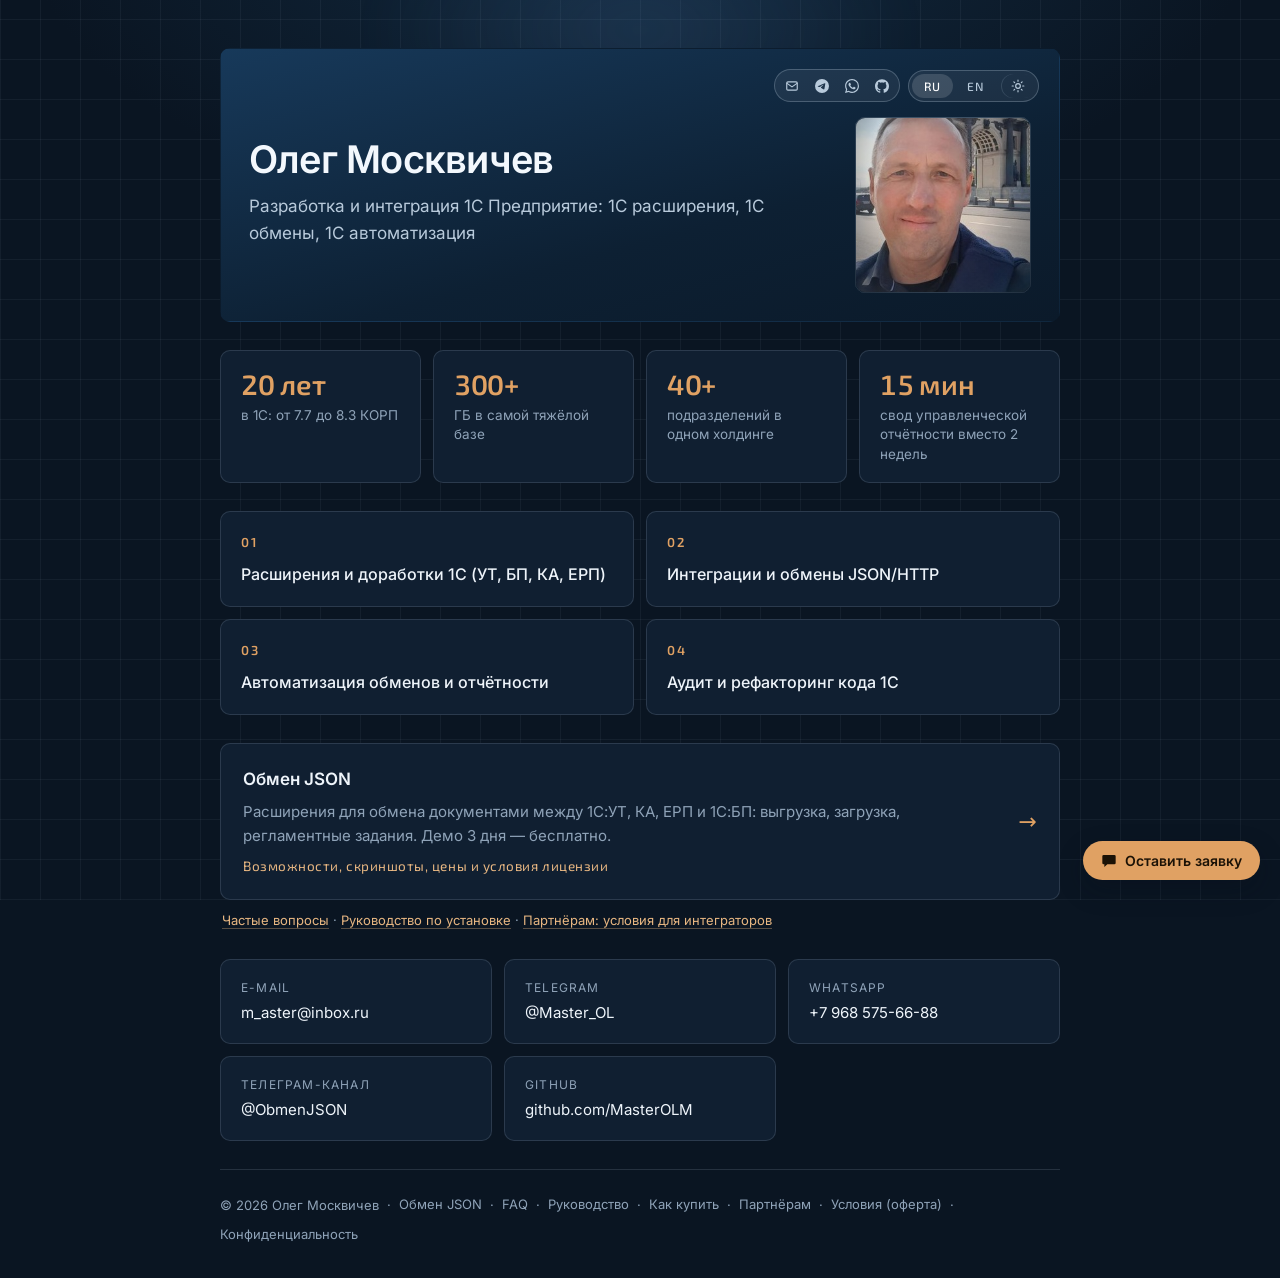
==== commit c1f656e9: "Главная: убран блок «Опыт»; на странице продукта скрыты подписи блоков - index.html: секция «Опыт» (" ====
--- a/index.html
+++ b/index.html
@@ -206,60 +206,6 @@
         </ul>
       </section>
 
-      <section aria-labelledby="experience-title">
-        <h2 class="sr-only" id="experience-title">
-          <span class="i18n-ru">Опыт</span>
-          <span class="i18n-en">Experience</span>
-        </h2>
-
-        <ul class="grid">
-          <li class="card point">
-            <span class="num">01</span>
-            <h3>
-              <span class="i18n-ru">20 лет в 1С — от 7.7 до 8.3 КОРП</span>
-              <span class="i18n-en">20 years in 1C — from 7.7 to 8.3 CORP</span>
-            </h3>
-            <p>
-              <span class="i18n-ru">Аттестаты 1С:Профессионал: Платформа 8, Бухгалтерия 3, МСФО. Хранилище конфигураций, ревью кода, работа в команде с подрядчиком.</span>
-              <span class="i18n-en">1C:Professional certificates: Platform 8, Accounting 3, IFRS. Configuration repositories, code reviews, teamwork with contractors.</span>
-            </p>
-          </li>
-          <li class="card point">
-            <span class="num">02</span>
-            <h3>
-              <span class="i18n-ru">Тяжёлые базы под нагрузкой</span>
-              <span class="i18n-en">Heavy databases under load</span>
-            </h3>
-            <p>
-              <span class="i18n-ru">База 300+ ГБ: оптимизация СУБД и кода, убрал ежедневные зависания. Холдинг с 40+ обособленными подразделениями.</span>
-              <span class="i18n-en">A 300+ GB database: SQL and code optimisation, daily freezes eliminated. Holding with 40+ separate divisions.</span>
-            </p>
-          </li>
-          <li class="card point">
-            <span class="num">03</span>
-            <h3>
-              <span class="i18n-ru">Переходы без «хвостов»</span>
-              <span class="i18n-en">Migrations without leftovers</span>
-            </h3>
-            <p>
-              <span class="i18n-ru">7.7 → 8.2 → БП 3.0 КОРП, РБД → БП КОРП, отраслевое решение 2.0 → 2.1 — в штатном режиме, без потери данных.</span>
-              <span class="i18n-en">7.7 → 8.2 → BP 3.0 CORP, RDB → BP CORP, industry solution 2.0 → 2.1 — standard mode, no data loss.</span>
-            </p>
-          </li>
-          <li class="card point">
-            <span class="num">04</span>
-            <h3>
-              <span class="i18n-ru">Интеграции и отчётность</span>
-              <span class="i18n-en">Integrations and reporting</span>
-            </h3>
-            <p>
-              <span class="i18n-ru">ЭДО (Контур.Диадок), HTTP/REST-обмены, СКУД. Консолидация БДДС/БДР: с двух недель ручной сборки до 15 минут.</span>
-              <span class="i18n-en">EDI (Kontur.Diadok), HTTP/REST data exchange, access control. Cash-flow consolidation: from two weeks of manual work to 15 minutes.</span>
-            </p>
-          </li>
-        </ul>
-      </section>
-
       <section aria-labelledby="product-title">
         <h2 class="sr-only" id="product-title">
           <span class="i18n-ru">Продукт</span>
--- a/assets/style.css
+++ b/assets/style.css
@@ -267,7 +267,7 @@
   margin: 0 0 12px;
   font-family: var(--body);
   font-weight: 600;
-  font-size: clamp(30px, 5.4vw, 44px);
+  font-size: clamp(26px, 4.2vw, 38px);
   line-height: 1.1;
   letter-spacing: -0.02em;
 }
@@ -453,7 +453,7 @@
   padding-top: 18px;
 }
 
-.hero-photo { margin: 0 auto; position: relative; width: 180px; }
+.hero-photo { margin: 0 auto; position: relative; width: 160px; }
 
 .hero-photo::after {
   content: "";
@@ -468,7 +468,7 @@
   display: block;
   width: 100%;
   height: auto;
-  max-width: 180px;
+  max-width: 160px;
   margin: 0 auto;
   aspect-ratio: 1 / 1;
   object-fit: cover;
@@ -478,7 +478,7 @@
 }
 
 @media (min-width: 760px) {
-  .hero-body { grid-template-columns: minmax(0, 1fr) 200px; gap: 32px; padding-top: 26px; }
+  .hero-body { grid-template-columns: minmax(0, 1fr) 176px; gap: 32px; padding-top: 40px; }
   .hero-photo { width: 100%; }
   .hero-photo img { max-width: none; }
 }
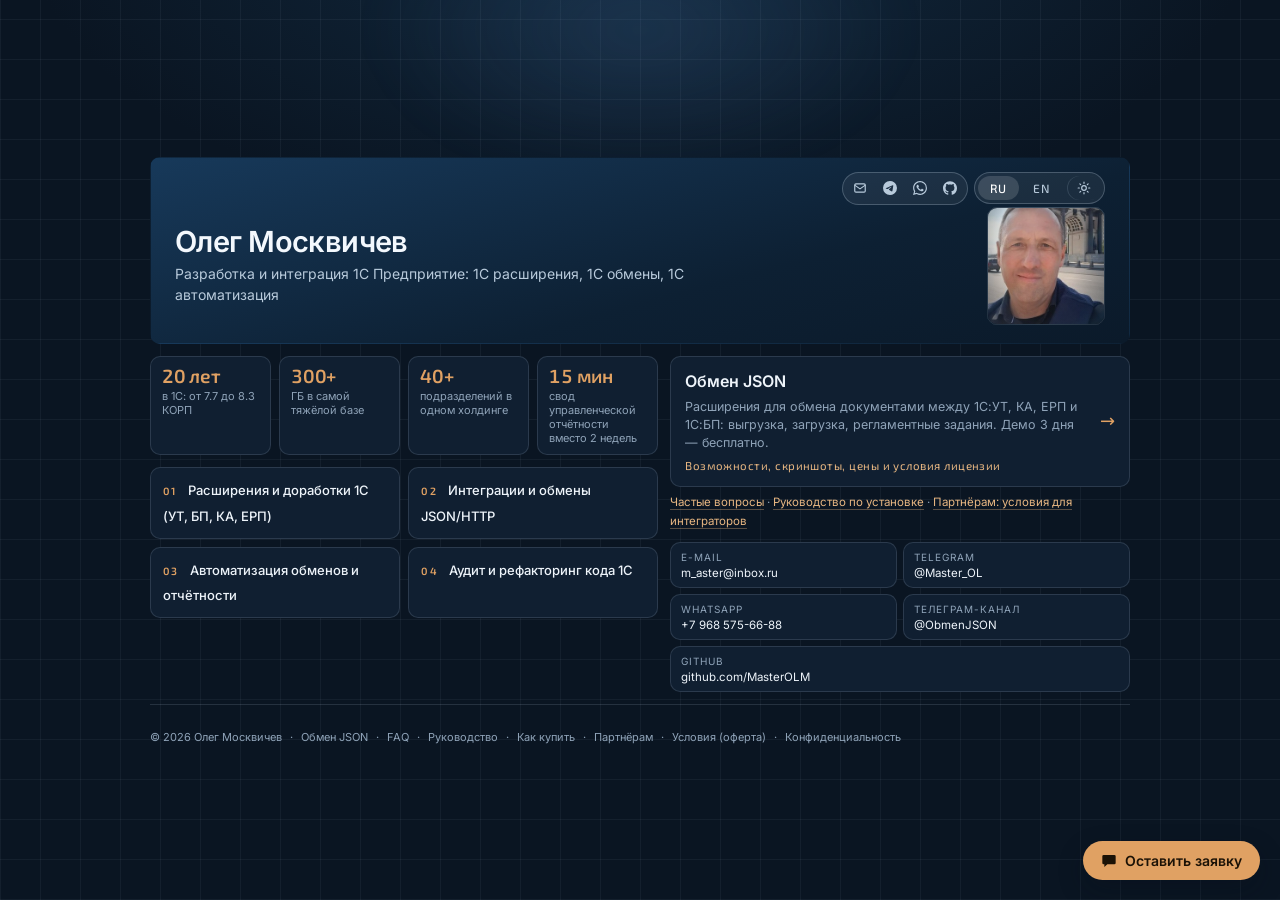
==== commit c204bf2a: "Главная: компактная «доска» в один экран на десктопе - index.html: контент main разложен на две коло" ====
--- a/index.html
+++ b/index.html
@@ -100,7 +100,7 @@
   }
   </script>
 </head>
-<body>
+<body class="home">
   <div class="glow" aria-hidden="true"></div>
 
   <div class="wrap">
@@ -146,7 +146,8 @@
       </div>
     </header>
 
-    <main>
+    <main class="board">
+      <div class="board-col">
       <section aria-label="Опыт в цифрах / Experience in numbers">
         <ul class="stats">
           <li>
@@ -206,6 +207,9 @@
         </ul>
       </section>
 
+      </div>
+
+      <div class="board-col">
       <section aria-labelledby="product-title">
         <h2 class="sr-only" id="product-title">
           <span class="i18n-ru">Продукт</span>
@@ -278,6 +282,7 @@
           </li>
         </ul>
       </section>
+      </div>
     </main>
 
         <footer>
--- a/assets/style.css
+++ b/assets/style.css
@@ -525,15 +525,16 @@
   line-height: 1.55;
 }
 
-/* Правый верхний блок визитки: языки, тема и контакты значками */
+/* Верхний блок визитки: контакты значками, языки и тема. Стоит в потоке,
+   чтобы не наезжать на заголовок при любой ширине окна */
 .hero-controls {
-  position: absolute;
-  top: 20px;
-  right: 20px;
+  position: static;
   display: flex;
   flex-wrap: wrap;
   align-items: center;
   justify-content: flex-end;
+  width: fit-content;
+  margin: 0 0 10px auto;
   gap: 8px;
 }
 
@@ -1000,17 +1001,115 @@
 @media (max-width: 640px) {
   .wrap { padding: 28px 16px 24px; }
   .hero { padding: 24px 20px; }
-  /* На узких экранах значки уходят в поток над заголовком, иначе наезжают на него */
-  .hero-controls {
+  /* На узких экранах значки идут над заголовком с меньшим отступом */
+  .hero-controls { gap: 6px; margin-bottom: 8px; }
+  .eyebrow { margin-top: 26px; }
+  footer { font-size: 12px; }
+}
+
+@media (prefers-reduced-motion: reduce) {
+  * { transition: none !important; }
+}
+
+/* Компактная главная: на десктопе весь контент в одном экране, две колонки */
+.board-col { display: block; }
+
+@media (min-width: 880px) {
+  .home { --max: 1020px; }
+
+  .home .wrap {
+    padding: 18px 20px 14px;
+    min-height: 100vh;
+    display: flex;
+    flex-direction: column;
+    justify-content: center;
+  }
+
+  .home .hero {
+    padding: 14px 24px 18px;
+    margin-bottom: 12px;
+  }
+
+  .home .hero-controls {
     position: static;
     width: fit-content;
-    margin: 0 0 12px auto;
+    margin: 0 0 2px auto;
     gap: 6px;
   }
-  .eyebrow { margin-top: 26px; }
-  footer { font-size: 12px; }
-}
-
-@media (prefers-reduced-motion: reduce) {
-  * { transition: none !important; }
-}
+
+  .home .hero-body {
+    grid-template-columns: minmax(0, 1fr) 118px;
+    gap: 28px;
+    padding-top: 0;
+  }
+
+  .home .hero-photo { width: 100%; }
+
+  .home .hero-photo img { max-width: none; }
+
+  .home h1 { font-size: 29px; margin-bottom: 6px; }
+
+  .home .role { font-size: 14px; line-height: 1.45; margin-bottom: 0; }
+
+  .board {
+    display: grid;
+    grid-template-columns: minmax(0, 1.05fr) minmax(0, 0.95fr);
+    gap: 12px;
+    align-items: start;
+  }
+
+  .board-col {
+    display: flex;
+    flex-direction: column;
+    gap: 12px;
+  }
+
+  .home section { margin-bottom: 0; }
+
+  .home .stats {
+    grid-template-columns: repeat(4, minmax(0, 1fr));
+    gap: 8px;
+    margin: 0;
+  }
+
+  .home .stats li { padding: 9px 11px; }
+
+  .home .stat-value { font-size: 19px; }
+
+  .home .stat-label { margin-top: 4px; font-size: 11px; line-height: 1.25; hyphens: auto; overflow-wrap: break-word; }
+
+  .home .grid {
+    grid-template-columns: repeat(2, minmax(0, 1fr));
+    gap: 8px;
+  }
+
+  .home .point { padding: 9px 12px; }
+
+  .home .point .num { display: inline; margin: 0 6px 0 0; font-size: 10.5px; }
+
+  .home .point h3 { display: inline; font-size: 13px; line-height: 1.3; }
+
+  .home .product { padding: 12px 14px; gap: 12px; }
+
+  .home .product h3 { font-size: 16px; margin-bottom: 4px; }
+
+  .home .product p { font-size: 12.5px; line-height: 1.45; }
+
+  .home .product .more { font-size: 11.5px; margin-top: 5px; }
+
+  .home .product .arrow { font-size: 18px; }
+
+  .home .note { font-size: 11.5px; margin: 6px 0 0; }
+
+  .home .contacts { grid-template-columns: repeat(2, minmax(0, 1fr)); gap: 6px; margin: 0; }
+
+  .home .contacts li:last-child { grid-column: 1 / -1; }
+
+  .home .contact { padding: 6px 10px; gap: 1px; }
+
+  .home .contact .label { font-size: 10px; }
+
+  .home .contact .value { font-size: 11.5px; line-height: 1.3; }
+
+  .home footer { margin-top: 12px; font-size: 11px; }
+}
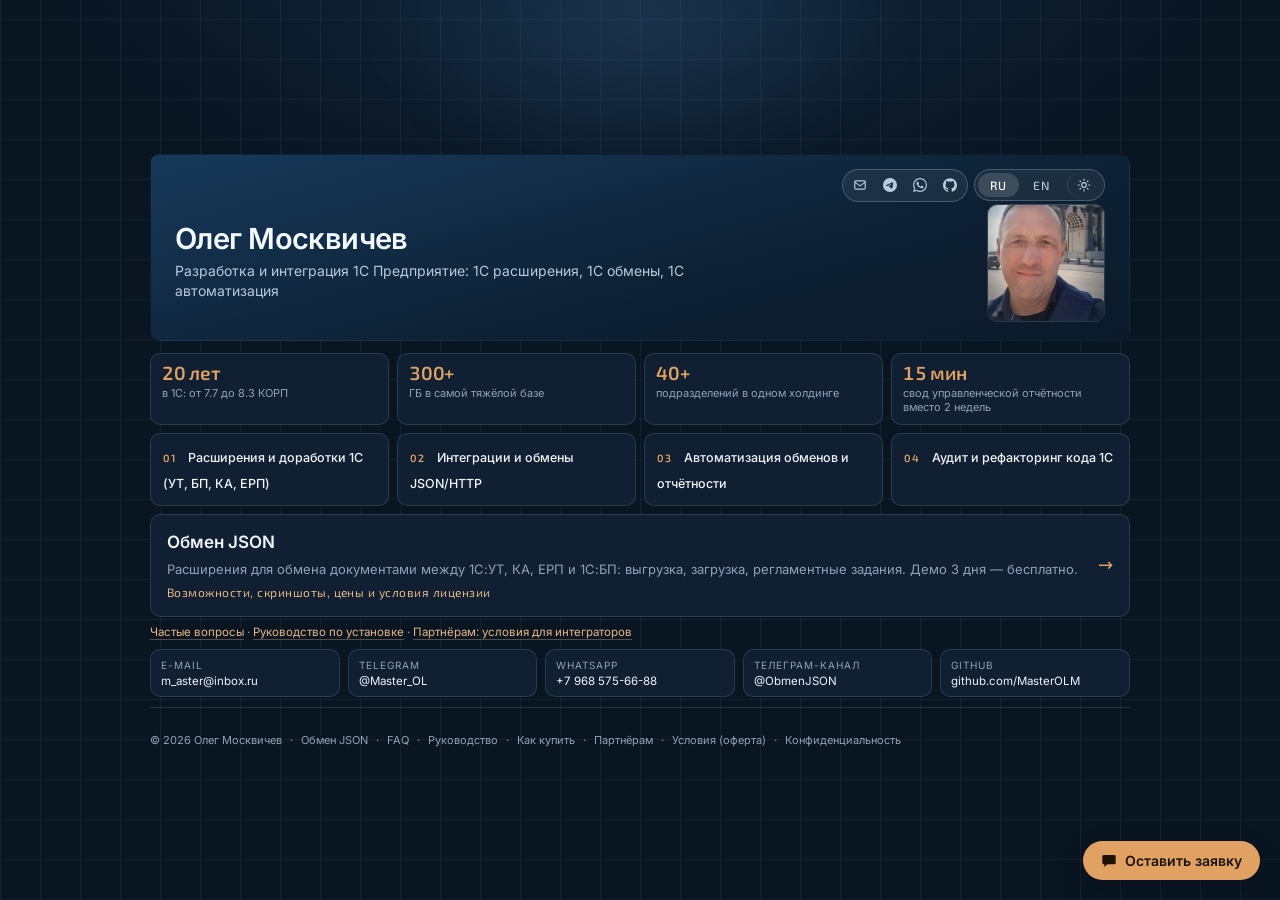
==== commit 72575973: "Главная: одна колонка блоков вместо двухколоночной доски - index.html: убраны обёртки .board-col, ma" ====
--- a/index.html
+++ b/index.html
@@ -147,7 +147,6 @@
     </header>
 
     <main class="board">
-      <div class="board-col">
       <section aria-label="Опыт в цифрах / Experience in numbers">
         <ul class="stats">
           <li>
@@ -207,9 +206,6 @@
         </ul>
       </section>
 
-      </div>
-
-      <div class="board-col">
       <section aria-labelledby="product-title">
         <h2 class="sr-only" id="product-title">
           <span class="i18n-ru">Продукт</span>
@@ -282,7 +278,6 @@
           </li>
         </ul>
       </section>
-      </div>
     </main>
 
         <footer>
--- a/assets/style.css
+++ b/assets/style.css
@@ -1051,17 +1051,10 @@
 
   .home .role { font-size: 14px; line-height: 1.45; margin-bottom: 0; }
 
-  .board {
-    display: grid;
-    grid-template-columns: minmax(0, 1.05fr) minmax(0, 0.95fr);
-    gap: 12px;
-    align-items: start;
-  }
-
-  .board-col {
+  .home .board {
     display: flex;
     flex-direction: column;
-    gap: 12px;
+    gap: 8px;
   }
 
   .home section { margin-bottom: 0; }
@@ -1079,37 +1072,35 @@
   .home .stat-label { margin-top: 4px; font-size: 11px; line-height: 1.25; hyphens: auto; overflow-wrap: break-word; }
 
   .home .grid {
-    grid-template-columns: repeat(2, minmax(0, 1fr));
+    grid-template-columns: repeat(4, minmax(0, 1fr));
     gap: 8px;
   }
 
-  .home .point { padding: 9px 12px; }
+  .home .point { padding: 10px 12px; }
 
   .home .point .num { display: inline; margin: 0 6px 0 0; font-size: 10.5px; }
 
-  .home .point h3 { display: inline; font-size: 13px; line-height: 1.3; }
-
-  .home .product { padding: 12px 14px; gap: 12px; }
-
-  .home .product h3 { font-size: 16px; margin-bottom: 4px; }
-
-  .home .product p { font-size: 12.5px; line-height: 1.45; }
-
-  .home .product .more { font-size: 11.5px; margin-top: 5px; }
+  .home .point h3 { display: inline; font-size: 12.5px; line-height: 1.35; }
+
+  .home .product { padding: 14px 16px; gap: 14px; }
+
+  .home .product h3 { font-size: 17px; margin-bottom: 4px; }
+
+  .home .product p { font-size: 13px; line-height: 1.45; }
+
+  .home .product .more { font-size: 12px; margin-top: 5px; }
 
   .home .product .arrow { font-size: 18px; }
 
   .home .note { font-size: 11.5px; margin: 6px 0 0; }
 
-  .home .contacts { grid-template-columns: repeat(2, minmax(0, 1fr)); gap: 6px; margin: 0; }
-
-  .home .contacts li:last-child { grid-column: 1 / -1; }
-
-  .home .contact { padding: 6px 10px; gap: 1px; }
+  .home .contacts { grid-template-columns: repeat(5, minmax(0, 1fr)); gap: 8px; margin: 0; }
+
+  .home .contact { padding: 7px 10px; gap: 1px; }
 
   .home .contact .label { font-size: 10px; }
 
   .home .contact .value { font-size: 11.5px; line-height: 1.3; }
 
-  .home footer { margin-top: 12px; font-size: 11px; }
-}
+  .home footer { margin-top: 10px; font-size: 11px; }
+}
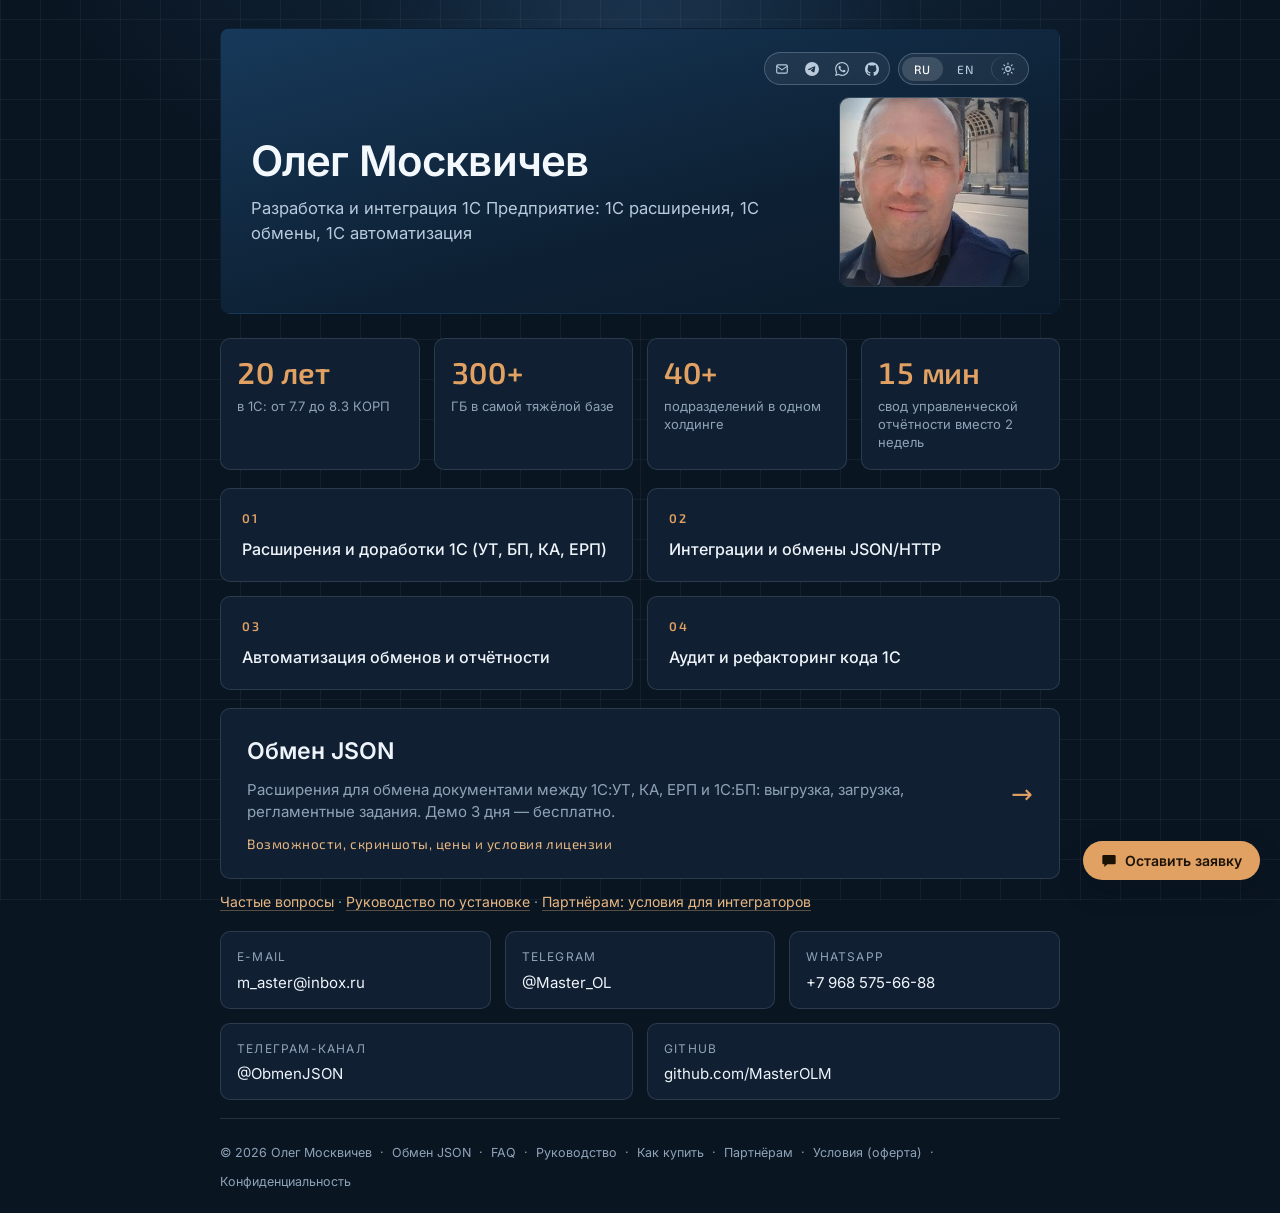
==== commit a047d4a5: "Главная: новый заголовок и описание (как в карточке на Инфостарте) title, data-title-ru, meta descri" ====
--- a/index.html
+++ b/index.html
@@ -1,10 +1,10 @@
 <!doctype html>
-<html lang="ru" data-title-ru="Олег Москвичев — разработка и интеграция 1С, обмен JSON" data-title-en="Oleg Moskvichev — 1C development &amp; integration, JSON exchange">
+<html lang="ru" data-title-ru="Олег Москвичев — Разработка и интеграция 1С Предприятие: 1С расширения, 1С обмены, 1С автоматизация" data-title-en="Oleg Moskvichev — 1C development &amp; integration, JSON exchange">
 <head>
   <meta charset="utf-8">
   <meta name="viewport" content="width=device-width, initial-scale=1">
-  <title>Олег Москвичев — разработка и интеграция 1С, обмен JSON</title>
-  <meta name="description" content="Разработка и интеграция 1С: расширения и доработки (УТ, БП, КА, ЕРП), обмены JSON/HTTP, сервисы 1С, автоматизация 1С.">
+  <title>Олег Москвичев — Разработка и интеграция 1С Предприятие: 1С расширения, 1С обмены, 1С автоматизация</title>
+  <meta name="description" content="Разработка и интеграция 1С Предприятие: 1С расширения, 1С обмены, 1С автоматизация">
   <meta name="robots" content="index, follow, max-image-preview:large">
   <link rel="canonical" href="https://obmenjson.ru/">
   <meta name="color-scheme" content="dark light">
@@ -23,8 +23,8 @@
   <link rel="icon" href="favicon.svg" type="image/svg+xml">
   <link rel="stylesheet" href="assets/style.css">
   <meta property="og:type" content="website">
-  <meta property="og:title" content="Олег Москвичев — разработка и интеграция 1С">
-  <meta property="og:description" content="Расширения и доработки 1С (УТ, БП, КА, ЕРП), обмены JSON/HTTP, сервисы 1С, автоматизация 1С.">
+  <meta property="og:title" content="Олег Москвичев — Разработка и интеграция 1С Предприятие: 1С расширения, 1С обмены, 1С автоматизация">
+  <meta property="og:description" content="Разработка и интеграция 1С Предприятие: 1С расширения, 1С обмены, 1С автоматизация">
   <meta property="og:site_name" content="Обмен JSON">
   <meta property="og:locale" content="ru_RU">
   <meta property="og:url" content="https://obmenjson.ru/">
--- a/assets/style.css
+++ b/assets/style.css
@@ -1015,10 +1015,8 @@
 .board-col { display: block; }
 
 @media (min-width: 880px) {
-  .home { --max: 1020px; }
-
   .home .wrap {
-    padding: 18px 20px 14px;
+    padding: 28px 20px 20px;
     min-height: 100vh;
     display: flex;
     flex-direction: column;
@@ -1026,20 +1024,20 @@
   }
 
   .home .hero {
-    padding: 14px 24px 18px;
-    margin-bottom: 12px;
+    padding: 23px 30px 26px;
+    margin-bottom: 24px;
   }
 
   .home .hero-controls {
     position: static;
     width: fit-content;
-    margin: 0 0 2px auto;
-    gap: 6px;
+    margin: 0 0 12px auto;
+    gap: 8px;
   }
 
   .home .hero-body {
-    grid-template-columns: minmax(0, 1fr) 118px;
-    gap: 28px;
+    grid-template-columns: minmax(0, 1fr) 190px;
+    gap: 32px;
     padding-top: 0;
   }
 
@@ -1047,60 +1045,65 @@
 
   .home .hero-photo img { max-width: none; }
 
-  .home h1 { font-size: 29px; margin-bottom: 6px; }
-
-  .home .role { font-size: 14px; line-height: 1.45; margin-bottom: 0; }
+  .home h1 { font-size: 42px; margin-bottom: 12px; }
+
+  .home .role { font-size: 16.5px; line-height: 1.5; margin-bottom: 0; }
 
   .home .board {
     display: flex;
     flex-direction: column;
-    gap: 8px;
+    gap: 18px;
   }
 
   .home section { margin-bottom: 0; }
 
   .home .stats {
     grid-template-columns: repeat(4, minmax(0, 1fr));
-    gap: 8px;
+    gap: 14px;
     margin: 0;
   }
 
-  .home .stats li { padding: 9px 11px; }
-
-  .home .stat-value { font-size: 19px; }
-
-  .home .stat-label { margin-top: 4px; font-size: 11px; line-height: 1.25; hyphens: auto; overflow-wrap: break-word; }
+  .home .stats li { padding: 17px 16px; }
+
+  .home .stat-value { font-size: 30px; }
+
+  .home .stat-label { margin-top: 8px; font-size: 13px; line-height: 1.4; hyphens: auto; overflow-wrap: break-word; }
 
   .home .grid {
-    grid-template-columns: repeat(4, minmax(0, 1fr));
-    gap: 8px;
+    grid-template-columns: repeat(2, minmax(0, 1fr));
+    gap: 14px;
   }
 
-  .home .point { padding: 10px 12px; }
-
-  .home .point .num { display: inline; margin: 0 6px 0 0; font-size: 10.5px; }
-
-  .home .point h3 { display: inline; font-size: 12.5px; line-height: 1.35; }
-
-  .home .product { padding: 14px 16px; gap: 14px; }
-
-  .home .product h3 { font-size: 17px; margin-bottom: 4px; }
-
-  .home .product p { font-size: 13px; line-height: 1.45; }
-
-  .home .product .more { font-size: 12px; margin-top: 5px; }
-
-  .home .product .arrow { font-size: 18px; }
-
-  .home .note { font-size: 11.5px; margin: 6px 0 0; }
-
-  .home .contacts { grid-template-columns: repeat(5, minmax(0, 1fr)); gap: 8px; margin: 0; }
-
-  .home .contact { padding: 7px 10px; gap: 1px; }
-
-  .home .contact .label { font-size: 10px; }
-
-  .home .contact .value { font-size: 11.5px; line-height: 1.3; }
-
-  .home footer { margin-top: 10px; font-size: 11px; }
-}
+  .home .point { padding: 20px 21px; }
+
+  .home .point .num { display: block; margin: 0 0 9px; font-size: 12.5px; }
+
+  .home .point h3 { display: block; font-size: 16px; line-height: 1.45; }
+
+  .home .product { padding: 24px 26px; gap: 22px; }
+
+  .home .product h3 { font-size: 23px; margin-bottom: 9px; }
+
+  .home .product p { font-size: 15px; line-height: 1.5; }
+
+  .home .product .more { font-size: 13.5px; margin-top: 10px; }
+
+  .home .product .arrow { font-size: 26px; }
+
+  .home .note { font-size: 14px; margin: 12px 0 0; }
+
+  .home .contacts { grid-template-columns: repeat(6, minmax(0, 1fr)); gap: 14px; margin: 0; }
+
+  .home .contacts li { grid-column: span 2; }
+
+  .home .contacts li:nth-child(4),
+  .home .contacts li:nth-child(5) { grid-column: span 3; }
+
+  .home .contact { padding: 15px 16px; gap: 5px; }
+
+  .home .contact .label { font-size: 12px; }
+
+  .home .contact .value { font-size: 15px; line-height: 1.4; }
+
+  .home footer { margin-top: 18px; font-size: 12.5px; }
+}
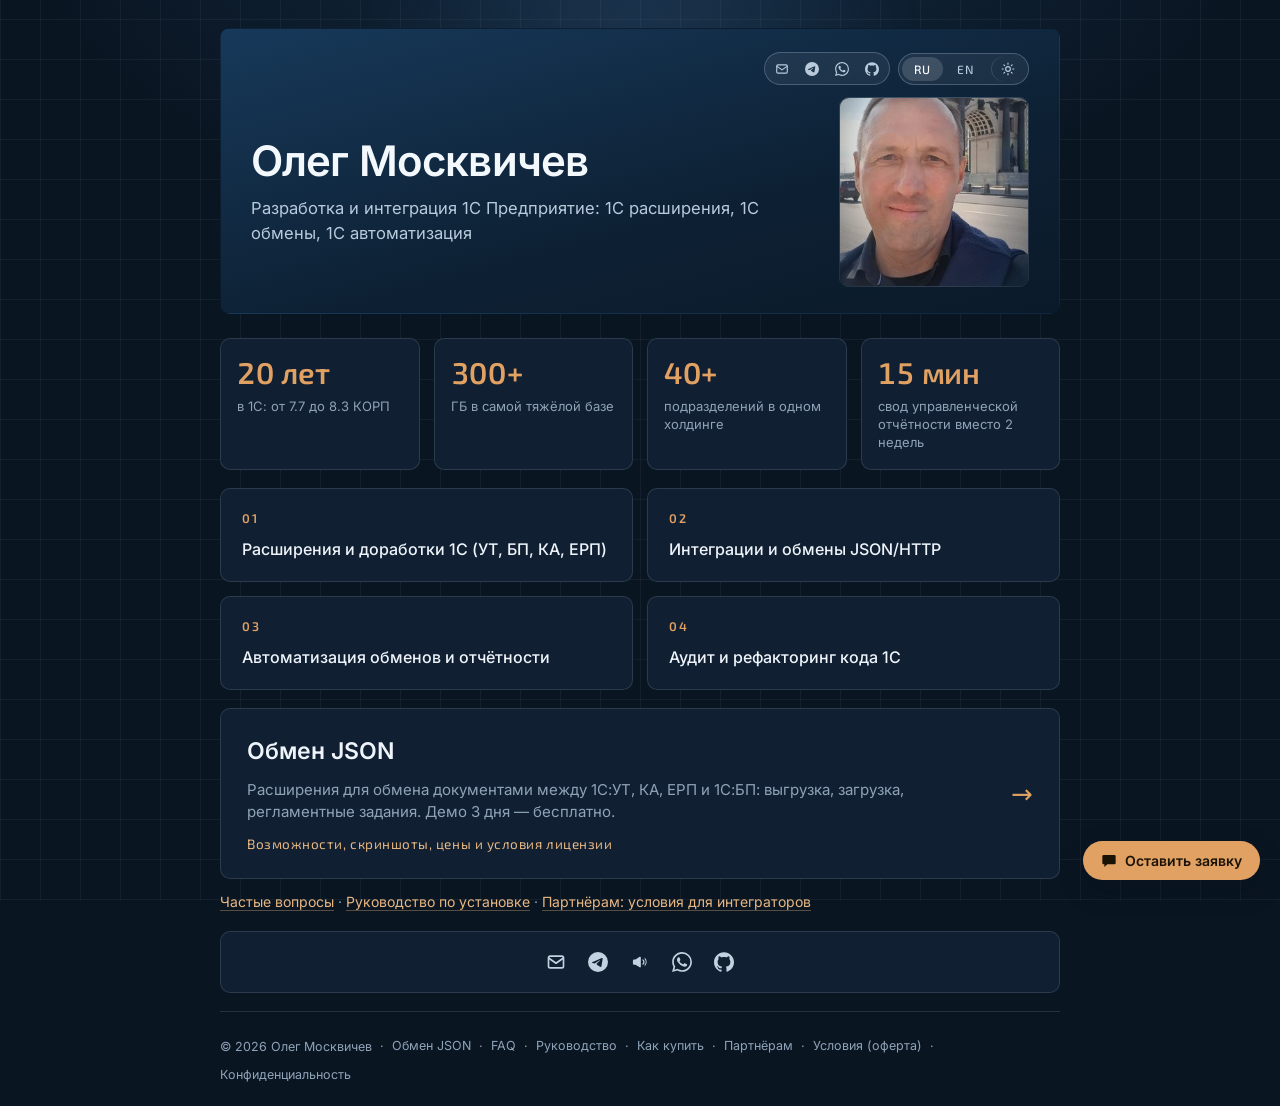
==== commit 28f5f86b: "Структура и навигация: крошки, оглавление, кнопка «наверх», контакты-иконки, OG-картинки Главная: бл" ====
--- a/index.html
+++ b/index.html
@@ -1,10 +1,10 @@
 <!doctype html>
-<html lang="ru" data-title-ru="Олег Москвичев — Разработка и интеграция 1С Предприятие: 1С расширения, 1С обмены, 1С автоматизация" data-title-en="Oleg Moskvichev — 1C development &amp; integration, JSON exchange">
+<html lang="ru" data-title-ru="Олег Москвичев — 1С Предприятие: расширения, обмены, автоматизация" data-title-en="Oleg Moskvichev — 1C development &amp; integration, JSON exchange">
 <head>
   <meta charset="utf-8">
   <meta name="viewport" content="width=device-width, initial-scale=1">
-  <title>Олег Москвичев — Разработка и интеграция 1С Предприятие: 1С расширения, 1С обмены, 1С автоматизация</title>
-  <meta name="description" content="Разработка и интеграция 1С Предприятие: 1С расширения, 1С обмены, 1С автоматизация">
+  <title>Олег Москвичев — 1С Предприятие: расширения, обмены, автоматизация</title>
+  <meta name="description" content="Разработка и интеграция 1С Предприятие: 1С расширения, 1С обмены, 1С автоматизация. Обмен документов УТ/КА/ЕРП → БП 3.0, интеграции JSON/HTTP, сервисы 1С.">
   <meta name="robots" content="index, follow, max-image-preview:large">
   <link rel="canonical" href="https://obmenjson.ru/">
   <meta name="color-scheme" content="dark light">
@@ -21,18 +21,20 @@
     })();
   </script>
   <link rel="icon" href="favicon.svg" type="image/svg+xml">
-  <link rel="stylesheet" href="assets/style.css">
+<link rel="stylesheet" href="assets/style.css">
   <meta property="og:type" content="website">
-  <meta property="og:title" content="Олег Москвичев — Разработка и интеграция 1С Предприятие: 1С расширения, 1С обмены, 1С автоматизация">
-  <meta property="og:description" content="Разработка и интеграция 1С Предприятие: 1С расширения, 1С обмены, 1С автоматизация">
+  <meta property="og:title" content="Олег Москвичев — 1С Предприятие: расширения, обмены, автоматизация">
+  <meta property="og:description" content="Разработка и интеграция 1С Предприятие: 1С расширения, 1С обмены, 1С автоматизация. Обмен документов УТ/КА/ЕРП → БП 3.0, интеграции JSON/HTTP, сервисы 1С.">
   <meta property="og:site_name" content="Обмен JSON">
   <meta property="og:locale" content="ru_RU">
   <meta property="og:url" content="https://obmenjson.ru/">
-  <meta property="og:image" content="https://obmenjson.ru/assets/og.png">
+  <meta property="og:image" content="https://obmenjson.ru/assets/og/og-index.png">
   <meta property="og:image:width" content="1200">
   <meta property="og:image:height" content="630">
   <meta name="twitter:card" content="summary_large_image">
-  <meta name="twitter:image" content="https://obmenjson.ru/assets/og.png">
+  <meta name="twitter:title" content="Олег Москвичев — 1С Предприятие: расширения, обмены, автоматизация">
+  <meta name="twitter:description" content="Разработка и интеграция 1С Предприятие: 1С расширения, 1С обмены, 1С автоматизация. Обмен документов УТ/КА/ЕРП → БП 3.0, интеграции JSON/HTTP, сервисы 1С.">
+  <meta name="twitter:image" content="https://obmenjson.ru/assets/og/og-index.png">
 
   <!-- Верификация в поисковиках: раскомментируйте и вставьте свои коды
        (Яндекс.Вебмастер → Настройки → Проверка прав; Google Search Console → HTML-тег) -->
@@ -130,13 +132,13 @@
       <div class="hero-body">
         <div class="hero-text">
           <h1>
-            <span class="i18n-ru">Олег Москвичев</span>
-            <span class="i18n-en">Oleg Moskvichev</span>
+            <span class="i18n-ru" lang="ru">Олег Москвичев</span>
+            <span class="i18n-en" lang="en">Oleg Moskvichev</span>
           </h1>
 
           <p class="role">
-            <span class="i18n-ru">Разработка и интеграция 1С Предприятие: 1С расширения, 1С обмены, 1С автоматизация</span>
-            <span class="i18n-en">1C:Enterprise development &amp; integration: 1C extensions, 1C data exchange, 1C automation</span>
+            <span class="i18n-ru" lang="ru">Разработка и интеграция 1С Предприятие: 1С расширения, 1С обмены, 1С автоматизация</span>
+            <span class="i18n-en" lang="en">1C:Enterprise development &amp; integration: 1C extensions, 1C data exchange, 1C automation</span>
           </p>
         </div>
 
@@ -150,57 +152,57 @@
       <section aria-label="Опыт в цифрах / Experience in numbers">
         <ul class="stats">
           <li>
-            <span class="stat-value"><span class="i18n-ru">20 лет</span><span class="i18n-en">20 years</span></span>
-            <span class="stat-label"><span class="i18n-ru">в 1С: от 7.7 до 8.3 КОРП</span><span class="i18n-en">in 1C, from 7.7 to 8.3 CORP</span></span>
+            <span class="stat-value"><span class="i18n-ru" lang="ru">20 лет</span><span class="i18n-en" lang="en">20 years</span></span>
+            <span class="stat-label"><span class="i18n-ru" lang="ru">в 1С: от 7.7 до 8.3 КОРП</span><span class="i18n-en" lang="en">in 1C, from 7.7 to 8.3 CORP</span></span>
           </li>
           <li>
             <span class="stat-value">300+</span>
-            <span class="stat-label"><span class="i18n-ru">ГБ в самой тяжёлой базе</span><span class="i18n-en">GB in the heaviest database</span></span>
+            <span class="stat-label"><span class="i18n-ru" lang="ru">ГБ в самой тяжёлой базе</span><span class="i18n-en" lang="en">GB in the heaviest database</span></span>
           </li>
           <li>
             <span class="stat-value">40+</span>
-            <span class="stat-label"><span class="i18n-ru">подразделений в одном холдинге</span><span class="i18n-en">divisions in a single holding</span></span>
-          </li>
-          <li>
-            <span class="stat-value"><span class="i18n-ru">15 мин</span><span class="i18n-en">15 min</span></span>
-            <span class="stat-label"><span class="i18n-ru">свод управленческой отчётности вместо 2 недель</span><span class="i18n-en">for management reporting instead of two weeks</span></span>
+            <span class="stat-label"><span class="i18n-ru" lang="ru">подразделений в одном холдинге</span><span class="i18n-en" lang="en">divisions in a single holding</span></span>
+          </li>
+          <li>
+            <span class="stat-value"><span class="i18n-ru" lang="ru">15 мин</span><span class="i18n-en" lang="en">15 min</span></span>
+            <span class="stat-label"><span class="i18n-ru" lang="ru">свод управленческой отчётности вместо 2 недель</span><span class="i18n-en" lang="en">for management reporting instead of two weeks</span></span>
           </li>
         </ul>
       </section>
 
       <section aria-labelledby="services-title">
         <h2 class="sr-only" id="services-title">
-          <span class="i18n-ru">Чем могу помочь</span>
-          <span class="i18n-en">What I do</span>
+          <span class="i18n-ru" lang="ru">Чем могу помочь</span>
+          <span class="i18n-en" lang="en">What I do</span>
         </h2>
 
         <ul class="grid">
           <li class="card point">
             <span class="num">01</span>
             <h3>
-              <span class="i18n-ru">Расширения и доработки 1С (УТ, БП, КА, ЕРП)</span>
-              <span class="i18n-en">1C extensions &amp; customizations (UT, BP, KA, ERP)</span>
+              <span class="i18n-ru" lang="ru">Расширения и доработки 1С (УТ, БП, КА, ЕРП)</span>
+              <span class="i18n-en" lang="en">1C extensions &amp; customizations (UT, BP, KA, ERP)</span>
             </h3>
           </li>
           <li class="card point">
             <span class="num">02</span>
             <h3>
-              <span class="i18n-ru">Интеграции и обмены JSON/HTTP</span>
-              <span class="i18n-en">Integrations and JSON/HTTP data exchange</span>
+              <span class="i18n-ru" lang="ru">Интеграции и обмены JSON/HTTP</span>
+              <span class="i18n-en" lang="en">Integrations and JSON/HTTP data exchange</span>
             </h3>
           </li>
           <li class="card point">
             <span class="num">03</span>
             <h3>
-              <span class="i18n-ru">Автоматизация обменов и отчётности</span>
-              <span class="i18n-en">Exchange and reporting automation</span>
+              <span class="i18n-ru" lang="ru">Автоматизация обменов и отчётности</span>
+              <span class="i18n-en" lang="en">Exchange and reporting automation</span>
             </h3>
           </li>
           <li class="card point">
             <span class="num">04</span>
             <h3>
-              <span class="i18n-ru">Аудит и рефакторинг кода 1С</span>
-              <span class="i18n-en">1C code audit and refactoring</span>
+              <span class="i18n-ru" lang="ru">Аудит и рефакторинг кода 1С</span>
+              <span class="i18n-en" lang="en">1C code audit and refactoring</span>
             </h3>
           </li>
         </ul>
@@ -208,97 +210,82 @@
 
       <section aria-labelledby="product-title">
         <h2 class="sr-only" id="product-title">
-          <span class="i18n-ru">Продукт</span>
-          <span class="i18n-en">Product</span>
+          <span class="i18n-ru" lang="ru">Продукт</span>
+          <span class="i18n-en" lang="en">Product</span>
         </h2>
 
         <a class="card product" href="product.html">
           <div>
             <h3>
-              <span class="i18n-ru">Обмен JSON</span>
-              <span class="i18n-en">JSON Exchange</span>
+              <span class="i18n-ru" lang="ru">Обмен JSON</span>
+              <span class="i18n-en" lang="en">JSON Exchange</span>
             </h3>
             <p>
-              <span class="i18n-ru">Расширения для обмена документами между 1С:УТ, КА, ЕРП и 1С:БП: выгрузка, загрузка, регламентные задания. Демо 3 дня — бесплатно.</span>
-              <span class="i18n-en">Extensions that exchange documents between 1C:UT, KA, ERP and 1C:BP: export, import, scheduled jobs. Free 3-day demo.</span>
+              <span class="i18n-ru" lang="ru">Расширения для обмена документами между 1С:УТ, КА, ЕРП и 1С:БП: выгрузка, загрузка, регламентные задания. Демо 3 дня — бесплатно.</span>
+              <span class="i18n-en" lang="en">Extensions that exchange documents between 1C:UT, KA, ERP and 1C:BP: export, import, scheduled jobs. Free 3-day demo.</span>
             </p>
             <p class="more">
-              <span class="i18n-ru">Возможности, скриншоты, цены и условия лицензии</span>
-              <span class="i18n-en">Features, screenshots, pricing and license terms</span>
+              <span class="i18n-ru" lang="ru">Возможности, скриншоты, цены и условия лицензии</span>
+              <span class="i18n-en" lang="en">Features, screenshots, pricing and license terms</span>
             </p>
           </div>
           <span class="arrow" aria-hidden="true">→</span>
         </a>
 
         <p class="note">
-          <a href="faq.html"><span class="i18n-ru">Частые вопросы</span><span class="i18n-en">FAQ</span></a>
+          <a href="faq.html"><span class="i18n-ru" lang="ru">Частые вопросы</span><span class="i18n-en" lang="en">FAQ</span></a>
           <span aria-hidden="true"> · </span>
-          <a href="install.html"><span class="i18n-ru">Руководство по установке</span><span class="i18n-en">Installation guide</span></a>
+          <a href="install.html"><span class="i18n-ru" lang="ru">Руководство по установке</span><span class="i18n-en" lang="en">Installation guide</span></a>
           <span aria-hidden="true"> · </span>
-          <a href="partner.html"><span class="i18n-ru">Партнёрам: условия для интеграторов</span><span class="i18n-en">Partners: terms for integrators</span></a>
+          <a href="partner.html"><span class="i18n-ru" lang="ru">Партнёрам: условия для интеграторов</span><span class="i18n-en" lang="en">Partners: terms for integrators</span></a>
         </p>
       </section>
 
       <section aria-labelledby="contacts-title">
         <h2 class="sr-only" id="contacts-title">
-          <span class="i18n-ru">Контакты</span>
-          <span class="i18n-en">Contacts</span>
+          <span class="i18n-ru" lang="ru">Контакты</span>
+          <span class="i18n-en" lang="en">Contacts</span>
         </h2>
 
-        <ul class="contacts">
-          <li>
-            <a class="card contact" href="mailto:m_aster@inbox.ru">
-              <span class="label">E-mail</span>
-              <span class="value">m_aster@inbox.ru</span>
-            </a>
-          </li>
-          <li>
-            <a class="card contact" href="https://t.me/Master_OL" target="_blank" rel="noopener">
-              <span class="label">Telegram</span>
-              <span class="value">@Master_OL</span>
-            </a>
-          </li>
-          <li>
-            <a class="card contact" href="https://wa.me/79685756688" target="_blank" rel="noopener">
-              <span class="label">WhatsApp</span>
-              <span class="value">+7 968 575-66-88</span>
-            </a>
-          </li>
-          <li>
-            <a class="card contact" href="https://t.me/obmenjson" target="_blank" rel="noopener">
-              <span class="label"><span class="i18n-ru">Телеграм-канал</span><span class="i18n-en">Telegram channel</span></span>
-              <span class="value">@ObmenJSON</span>
-            </a>
-          </li>
-          <li>
-            <a class="card contact" href="https://github.com/MasterOLM" target="_blank" rel="noopener">
-              <span class="label">GitHub</span>
-              <span class="value">github.com/MasterOLM</span>
-            </a>
-          </li>
-        </ul>
+        <div class="card contacts-bar" role="group" aria-label="Контакты / Contacts">
+          <a class="icon-btn" href="mailto:m_aster@inbox.ru" aria-label="E-mail" title="E-mail">
+            <svg viewBox="0 0 24 24" aria-hidden="true" focusable="false" fill="none" stroke="currentColor" stroke-width="2" stroke-linecap="round" stroke-linejoin="round"><rect x="3" y="5" width="18" height="14" rx="2"/><path d="M3.5 7.5 12 13.5l8.5-6"/></svg>
+          </a>
+          <a class="icon-btn" href="https://t.me/Master_OL" target="_blank" rel="noopener" aria-label="Telegram" title="Telegram">
+            <svg viewBox="0 0 24 24" aria-hidden="true" focusable="false" fill="currentColor"><path d="M11.944 0A12 12 0 0 0 0 12a12 12 0 0 0 12 12 12 12 0 0 0 12-12A12 12 0 0 0 12 0a12 12 0 0 0-.056 0zm4.962 7.224c.1-.002.321.023.465.14a.506.506 0 0 1 .171.325c.016.093.036.306.02.472-.18 1.898-.962 6.502-1.36 8.627-.168.9-.499 1.201-.82 1.23-.696.065-1.225-.46-1.9-.902-1.056-.693-1.653-1.124-2.678-1.8-1.185-.78-.417-1.21.258-1.91.177-.184 3.247-2.977 3.307-3.23.007-.032.014-.15-.056-.212s-.174-.041-.249-.024c-.106.024-1.793 1.14-5.061 3.345-.48.33-.913.49-1.302.48-.428-.008-1.252-.241-1.865-.44-.752-.245-1.349-.374-1.297-.789.027-.216.325-.437.893-.663 3.498-1.524 5.83-2.529 6.998-3.014 3.332-1.386 4.025-1.627 4.476-1.635z"/></svg>
+          </a>
+          <a class="icon-btn" href="https://t.me/obmenjson" target="_blank" rel="noopener" aria-label="Телеграм-канал" title="Телеграм-канал">
+            <svg viewBox="0 0 24 24" aria-hidden="true" focusable="false" fill="currentColor"><path d="M3.5 10.5A1.5 1.5 0 0 1 5 9h1.6l5-3.2A1 1 0 0 1 13 6.6v10.8a1 1 0 0 1-1.4 1.03l-5-3.2H5a1.5 1.5 0 0 1-1.5-1.5v-3.2zM15 8.3a4 4 0 0 1 0 7.4v-1.9a2.2 2.2 0 0 0 0-3.6V8.3zm2.6-1.6a7 7 0 0 1 0 10.6v-2.1a5 5 0 0 0 0-6.4V6.7z"/></svg>
+          </a>
+          <a class="icon-btn" href="https://wa.me/79685756688" target="_blank" rel="noopener" aria-label="WhatsApp" title="WhatsApp">
+            <svg viewBox="0 0 24 24" aria-hidden="true" focusable="false" fill="currentColor"><path d="M17.472 14.382c-.297-.149-1.758-.867-2.03-.967-.273-.099-.471-.148-.67.15-.197.297-.767.966-.94 1.164-.173.199-.347.223-.644.075-.297-.15-1.255-.463-2.39-1.475-.883-.788-1.48-1.761-1.653-2.059-.173-.297-.018-.458.13-.606.134-.133.298-.347.446-.52.149-.174.198-.298.298-.497.099-.198.05-.371-.025-.52-.075-.149-.669-1.612-.916-2.207-.242-.579-.487-.5-.669-.51-.173-.008-.371-.01-.57-.01-.198 0-.52.074-.792.372-.272.297-1.04 1.016-1.04 2.479 0 1.462 1.065 2.875 1.213 3.074.149.198 2.096 3.2 5.077 4.487.709.306 1.262.489 1.694.625.712.227 1.36.195 1.871.118.571-.085 1.758-.719 2.006-1.413.248-.694.248-1.289.173-1.413-.074-.124-.272-.198-.57-.347m-5.421 7.403h-.004a9.87 9.87 0 01-5.031-1.378l-.361-.214-3.741.982.998-3.648-.235-.374a9.86 9.86 0 01-1.51-5.26c.001-5.45 4.436-9.884 9.888-9.884 2.64 0 5.122 1.03 6.988 2.898a9.825 9.825 0 012.893 6.994c-.003 5.45-4.437 9.884-9.885 9.884m8.413-18.297A11.815 11.815 0 0012.05 0C5.495 0 .16 5.335.157 11.892c0 2.096.547 4.142 1.588 5.945L.057 24l6.305-1.654a11.882 11.882 0 005.683 1.448h.005c6.554 0 11.89-5.335 11.893-11.893a11.821 11.821 0 00-3.48-8.413Z"/></svg>
+          </a>
+          <a class="icon-btn" href="https://github.com/MasterOLM" target="_blank" rel="noopener" aria-label="GitHub" title="GitHub">
+            <svg viewBox="0 0 24 24" aria-hidden="true" focusable="false" fill="currentColor"><path d="M12 .297c-6.63 0-12 5.373-12 12 0 5.303 3.438 9.8 8.205 11.385.6.113.82-.258.82-.577 0-.285-.01-1.04-.015-2.04-3.338.724-4.042-1.61-4.042-1.61C4.422 18.07 3.633 17.7 3.633 17.7c-1.087-.744.084-.729.084-.729 1.205.084 1.838 1.236 1.838 1.236 1.07 1.835 2.809 1.305 3.495.998.108-.776.417-1.305.76-1.605-2.665-.3-5.466-1.332-5.466-5.93 0-1.31.465-2.38 1.235-3.22-.135-.303-.54-1.523.105-3.176 0 0 1.005-.322 3.3 1.23.96-.267 1.98-.399 3-.405 1.02.006 2.04.138 3 .405 2.28-1.552 3.285-1.23 3.285-1.23.645 1.653.24 2.873.12 3.176.765.84 1.23 1.91 1.23 3.22 0 4.61-2.805 5.625-5.475 5.92.42.36.81 1.096.81 2.22 0 1.606-.015 2.896-.015 3.286 0 .315.21.69.825.57C20.565 22.092 24 17.592 24 12.297c0-6.627-5.373-12-12-12"/></svg>
+          </a>
+        </div>
       </section>
     </main>
 
         <footer>
       <span>© <span id="year">2026</span>
-        <span class="i18n-ru">Олег Москвичев</span>
-        <span class="i18n-en">Oleg Moskvichev</span>
+        <span class="i18n-ru" lang="ru">Олег Москвичев</span>
+        <span class="i18n-en" lang="en">Oleg Moskvichev</span>
       </span>
       <span class="dot" aria-hidden="true">·</span>
-      <a class="foot-link" href="product.html"><span class="i18n-ru">Обмен JSON</span><span class="i18n-en">JSON Exchange</span></a>
-      <span class="dot" aria-hidden="true">·</span>
-      <a class="foot-link" href="faq.html"><span class="i18n-ru">FAQ</span><span class="i18n-en">FAQ</span></a>
-      <span class="dot" aria-hidden="true">·</span>
-      <a class="foot-link" href="install.html"><span class="i18n-ru">Руководство</span><span class="i18n-en">Install guide</span></a>
-      <span class="dot" aria-hidden="true">·</span>
-      <a class="foot-link" href="purchase.html"><span class="i18n-ru">Как купить</span><span class="i18n-en">How to buy</span></a>
-      <span class="dot" aria-hidden="true">·</span>
-      <a class="foot-link" href="partner.html"><span class="i18n-ru">Партнёрам</span><span class="i18n-en">Partners</span></a>
-      <span class="dot" aria-hidden="true">·</span>
-      <a class="foot-link" href="terms.html"><span class="i18n-ru">Условия (оферта)</span><span class="i18n-en">Terms</span></a>
-      <span class="dot" aria-hidden="true">·</span>
-      <a class="foot-link" href="privacy.html"><span class="i18n-ru">Конфиденциальность</span><span class="i18n-en">Privacy</span></a>
+      <a class="foot-link" href="product.html"><span class="i18n-ru" lang="ru">Обмен JSON</span><span class="i18n-en" lang="en">JSON Exchange</span></a>
+      <span class="dot" aria-hidden="true">·</span>
+      <a class="foot-link" href="faq.html"><span class="i18n-ru" lang="ru">FAQ</span><span class="i18n-en" lang="en">FAQ</span></a>
+      <span class="dot" aria-hidden="true">·</span>
+      <a class="foot-link" href="install.html"><span class="i18n-ru" lang="ru">Руководство</span><span class="i18n-en" lang="en">Install guide</span></a>
+      <span class="dot" aria-hidden="true">·</span>
+      <a class="foot-link" href="purchase.html"><span class="i18n-ru" lang="ru">Как купить</span><span class="i18n-en" lang="en">How to buy</span></a>
+      <span class="dot" aria-hidden="true">·</span>
+      <a class="foot-link" href="partner.html"><span class="i18n-ru" lang="ru">Партнёрам</span><span class="i18n-en" lang="en">Partners</span></a>
+      <span class="dot" aria-hidden="true">·</span>
+      <a class="foot-link" href="terms.html"><span class="i18n-ru" lang="ru">Условия (оферта)</span><span class="i18n-en" lang="en">Terms</span></a>
+      <span class="dot" aria-hidden="true">·</span>
+      <a class="foot-link" href="privacy.html"><span class="i18n-ru" lang="ru">Конфиденциальность</span><span class="i18n-en" lang="en">Privacy</span></a>
     </footer>
   </div>
 
--- a/assets/style.css
+++ b/assets/style.css
@@ -933,35 +933,32 @@
 
 .spec ul a:hover { border-bottom-color: var(--link-line-hover); }
 
-.contacts {
-  list-style: none;
-  margin: 0;
-  padding: 0;
-  display: grid;
-  gap: 12px;
-  grid-template-columns: repeat(auto-fit, minmax(260px, 1fr));
-}
-
-.contact {
-  display: flex;
-  flex-direction: column;
-  gap: 4px;
-  padding: 18px 20px;
-  text-decoration: none;
-  color: inherit;
-  transition: background 0.18s ease, border-color 0.18s ease;
-}
-
-.contact:hover { background: var(--card-hover); border-color: var(--accent-line); }
-
-.contact .label {
-  font-size: 12px;
-  letter-spacing: 0.1em;
-  text-transform: uppercase;
-  color: var(--muted);
-}
-
-.contact .value { font-size: 15px; }
+/* Контакты на главной: одна плашка в стиле остальных карточек, только иконки */
+.contacts-bar {
+  display: flex;
+  align-items: center;
+  justify-content: center;
+  flex-wrap: wrap;
+  gap: 6px;
+  padding: 14px 16px;
+}
+
+.contacts-bar .icon-btn {
+  width: 44px;
+  height: 44px;
+  border: 1px solid transparent;
+  border-radius: 999px;
+  color: var(--text-soft);
+}
+
+.contacts-bar .icon-btn svg { width: 20px; height: 20px; }
+
+.contacts-bar .icon-btn:hover,
+.contacts-bar .icon-btn:focus-visible {
+  color: var(--accent);
+  background: var(--accent-soft);
+  border-color: var(--accent-line);
+}
 
 footer {
   display: flex;
@@ -1092,18 +1089,101 @@
 
   .home .note { font-size: 14px; margin: 12px 0 0; }
 
-  .home .contacts { grid-template-columns: repeat(6, minmax(0, 1fr)); gap: 14px; margin: 0; }
-
-  .home .contacts li { grid-column: span 2; }
-
-  .home .contacts li:nth-child(4),
-  .home .contacts li:nth-child(5) { grid-column: span 3; }
-
-  .home .contact { padding: 15px 16px; gap: 5px; }
-
-  .home .contact .label { font-size: 12px; }
-
-  .home .contact .value { font-size: 15px; line-height: 1.4; }
+  .home .contacts-bar { padding: 10px 8px; gap: 2px; }
+
+  .home .contacts-bar .icon-btn { width: 40px; height: 40px; }
 
   .home footer { margin-top: 18px; font-size: 12.5px; }
 }
+
+/* Хлебные крошки на внутренних страницах */
+.crumbs {
+  margin: 0 0 16px;
+  font-size: 12.5px;
+}
+
+.crumbs ol {
+  display: flex;
+  flex-wrap: wrap;
+  gap: 6px;
+  margin: 0;
+  padding: 0;
+  list-style: none;
+}
+
+.crumbs li {
+  display: inline-flex;
+  align-items: center;
+  gap: 6px;
+}
+
+.crumbs li + li::before {
+  content: "/";
+  color: var(--line-strong);
+}
+
+.crumbs a {
+  color: var(--muted);
+  text-decoration: none;
+  border-bottom: 1px solid transparent;
+}
+
+.crumbs a:hover {
+  color: var(--text);
+  border-bottom-color: var(--line-strong);
+}
+
+.crumbs [aria-current="page"] { color: var(--text-soft); }
+
+/* Кнопка «наверх»: появляется, когда первый экран прокручен */
+.to-top {
+  position: fixed;
+  right: 24px;
+  bottom: 84px;
+  z-index: 89;
+  display: grid;
+  place-items: center;
+  width: 44px;
+  height: 44px;
+  padding: 0;
+  border: 1px solid var(--line-strong);
+  border-radius: 50%;
+  background: var(--card);
+  color: var(--text);
+  cursor: pointer;
+  box-shadow: 0 10px 26px rgba(6, 14, 26, 0.22);
+  transition: color 0.18s ease, border-color 0.18s ease, background 0.18s ease;
+}
+
+.to-top[hidden] { display: none; }
+
+.to-top svg {
+  width: 20px;
+  height: 20px;
+  fill: none;
+  stroke: currentColor;
+  stroke-width: 2;
+  stroke-linecap: round;
+  stroke-linejoin: round;
+}
+
+.to-top:hover {
+  color: var(--accent);
+  border-color: var(--accent-line);
+  background: var(--card-hover);
+}
+
+/* Текущая страница в подвале */
+footer a.foot-link[aria-current="page"] {
+  color: var(--text-soft);
+  border-bottom-color: var(--line-strong);
+}
+
+@media (max-width: 640px) {
+  .to-top {
+    right: 16px;
+    bottom: 78px;
+    width: 40px;
+    height: 40px;
+  }
+}
